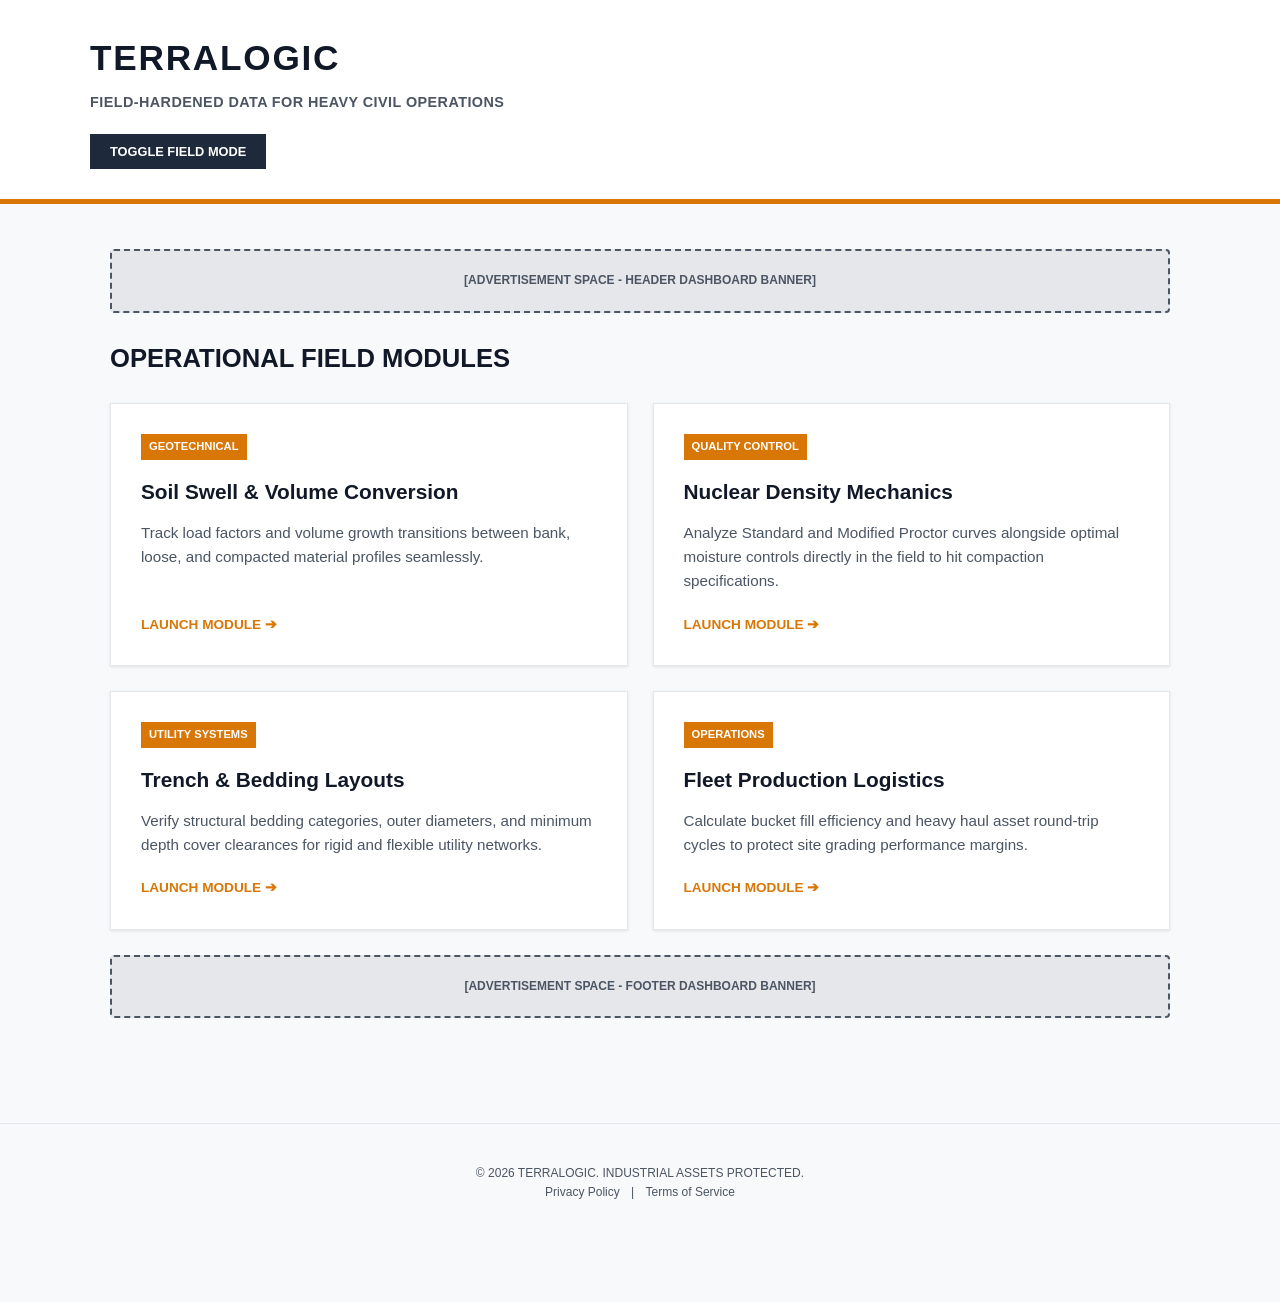
==== index.html @ 3240cff9 "Structured multi-page platform with interactive field calculators" ====
<!DOCTYPE html>
<html lang="en">
<head>
    <meta charset="UTF-8">
    <meta name="viewport" content="width=device-width, initial-scale=1.0">
    <title>TERRALOGIC - Heavy Civil Dashboard</title>
    <link rel="stylesheet" href="css/style.css">
</head>
<body>

    <header>
        <div class="container" style="padding: 0;">
            <h1><a href="index.html">Terralogic</a></h1>
            <p>Field-Hardened Data for Heavy Civil Operations</p>
            <button class="btn-toggle" onclick="toggleFieldMode()">Toggle Field Mode</button>
        </div>
    </header>

    <div class="container">
        <div class="ad-space">[Advertisement Space - Header Dashboard Banner]</div>

        <h2 class="section-title">Operational Field Modules</h2>

        <div class="module-grid">
            <div class="card">
                <div>
                    <div class="badge">Geotechnical</div>
                    <h3>Soil Swell & Volume Conversion</h3>
                    <p>Track load factors and volume growth transitions between bank, loose, and compacted material profiles seamlessly.</p>
                </div>
                <a href="articles/soil-swell.html" class="btn-launch">Launch Module ➔</a>
            </div>

            <div class="card">
                <div>
                    <div class="badge">Quality Control</div>
                    <h3>Nuclear Density Mechanics</h3>
                    <p>Analyze Standard and Modified Proctor curves alongside optimal moisture controls directly in the field to hit compaction specifications.</p>
                </div>
                <a href="articles/density.html" class="btn-launch">Launch Module ➔</a>
            </div>

            <div class="card">
                <div>
                    <div class="badge">Utility Systems</div>
                    <h3>Trench & Bedding Layouts</h3>
                    <p>Verify structural bedding categories, outer diameters, and minimum depth cover clearances for rigid and flexible utility networks.</p>
                </div>
                <a href="articles/utilities.html" class="btn-launch">Launch Module ➔</a>
            </div>

            <div class="card">
                <div>
                    <div class="badge">Operations</div>
                    <h3>Fleet Production Logistics</h3>
                    <p>Calculate bucket fill efficiency and heavy haul asset round-trip cycles to protect site grading performance margins.</p>
                </div>
                <a href="articles/operations.html" class="btn-launch">Launch Module ➔</a>
            </div>
        </div>

        <div class="ad-space">[Advertisement Space - Footer Dashboard Banner]</div>
    </div>

    <footer>
        <p>© 2026 TERRALOGIC. INDUSTRIAL ASSETS PROTECTED.</p>
        <p>
            <a href="legal/privacy.html">Privacy Policy</a> | <a href="legal/terms.html">Terms of Service</a>
        </p>
    </footer>

    <script src="js/main.js"></script>
</body>
</html>
---- css/style.css ----
/* Design Variables */
:root {
    --bg-primary: #f8f9fa;
    --bg-card: #ffffff;
    --text-main: #111827;
    --text-muted: #4b5563;
    --accent-orange: #d97706;
    --accent-orange-hover: #b45309;
    --btn-dark: #1e293b;
    --btn-dark-hover: #0f172a;
    --border-color: #e5e7eb;
    --shadow-sm: 0 1px 3px rgba(0,0,0,0.1);
    --shadow-md: 0 4px 6px -1px rgba(0,0,0,0.1);
}

/* High-Contrast Field Mode Override */
body.field-mode {
    --bg-primary: #000000;
    --bg-card: #121212;
    --text-main: #ffffff;
    --text-muted: #9ca3af;
    --accent-orange: #f59e0b;
    --accent-orange-hover: #fbbf24;
    --btn-dark: #ffffff;
    --btn-dark-hover: #e5e7eb;
    --border-color: #2d3748;
}

* {
    box-sizing: border-box;
    margin: 0;
    padding: 0;
    font-family: -apple-system, BlinkMacSystemFont, "Segoe UI", Roboto, sans-serif;
}

body {
    background-color: var(--bg-primary);
    color: var(--text-main);
    transition: background-color 0.15s, color 0.15s;
    line-height: 1.6;
    padding-bottom: 60px;
}

.container {
    width: 100%;
    max-width: 1100px;
    margin: 0 auto;
    padding: 20px;
}

/* UI - Header Layout */
header {
    background-color: var(--bg-card);
    padding: 30px 20px;
    border-bottom: 5px solid var(--accent-orange);
}

header h1 a {
    color: var(--text-main);
    text-decoration: none;
    font-size: 2.2rem;
    font-weight: 800;
    text-transform: uppercase;
    letter-spacing: 0.05em;
}

header p {
    font-size: 0.9rem;
    font-weight: 700;
    color: var(--text-muted);
    text-transform: uppercase;
    letter-spacing: 0.03em;
    margin: 5px 0 20px 0;
}

.btn-toggle {
    background-color: var(--btn-dark);
    color: var(--bg-card);
    border: none;
    padding: 10px 20px;
    font-size: 0.8rem;
    font-weight: 700;
    text-transform: uppercase;
    cursor: pointer;
}

body.field-mode .btn-toggle {
    color: #000000;
}

/* Monetization Spaces */
.ad-space {
    background-color: var(--border-color);
    color: var(--text-muted);
    text-align: center;
    padding: 20px;
    font-size: 0.75rem;
    font-weight: 700;
    text-transform: uppercase;
    border: 2px dashed var(--text-muted);
    margin: 25px 0;
    border-radius: 4px;
}

.section-title {
    font-size: 1.6rem;
    font-weight: 800;
    text-transform: uppercase;
    margin: 25px 0;
}

/* Responsive Dashboard Grid */
.module-grid {
    display: grid;
    grid-template-columns: 1fr;
    gap: 25px;
}

@media (min-width: 768px) {
    .module-grid {
        grid-template-columns: 1fr 1fr;
    }
}

/* UI Elements - Cards */
.card {
    background-color: var(--bg-card);
    border: 1px solid var(--border-color);
    padding: 30px;
    display: flex;
    flex-direction: column;
    justify-content: space-between;
    box-shadow: var(--shadow-sm);
}

.badge {
    background-color: var(--accent-orange);
    color: #ffffff;
    font-size: 0.7rem;
    font-weight: 700;
    text-transform: uppercase;
    padding: 4px 8px;
    width: fit-content;
    margin-bottom: 15px;
}

.card h3 {
    font-size: 1.3rem;
    margin-bottom: 12px;
}

.card p {
    color: var(--text-muted);
    font-size: 0.95rem;
    margin-bottom: 20px;
}

.btn-launch {
    color: var(--accent-orange);
    text-decoration: none;
    font-size: 0.85rem;
    font-weight: 700;
    text-transform: uppercase;
}

/* Layout for Individual Article Pages */
.article-layout {
    display: grid;
    grid-template-columns: 1fr;
    gap: 30px;
    margin-top: 20px;
}

@media (min-width: 900px) {
    .article-layout {
        grid-template-columns: 2fr 1fr;
    }
}

.article-body h2 {
    margin: 20px 0 10px 0;
    text-transform: uppercase;
    font-size: 1.4rem;
}

.article-body p {
    margin-bottom: 15px;
    color: var(--text-muted);
}

/* Interactive Calculator Elements */
.calc-box {
    background-color: var(--bg-card);
    border: 1px solid var(--border-color);
    padding: 25px;
    border-radius: 4px;
    position: sticky;
    top: 20px;
}

.calc-box h3 {
    text-transform: uppercase;
    font-size: 1.1rem;
    margin-bottom: 15px;
    border-bottom: 2px solid var(--accent-orange);
    padding-bottom: 5px;
}

.calc-group {
    margin-bottom: 15px;
}

.calc-group label {
    display: block;
    font-size: 0.75rem;
    font-weight: 700;
    text-transform: uppercase;
    margin-bottom: 5px;
}

.calc-group input {
    width: 100%;
    padding: 10px;
    border: 1px solid var(--border-color);
    background-color: var(--bg-primary);
    color: var(--text-main);
    font-weight: 600;
}

.calc-btn {
    background-color: var(--accent-orange);
    color: #ffffff;
    border: none;
    padding: 12px;
    width: 100%;
    font-weight: 700;
    text-transform: uppercase;
    cursor: pointer;
}

.calc-result {
    margin-top: 20px;
    padding: 15px;
    background-color: var(--bg-primary);
    border-left: 4px solid var(--accent-orange);
    font-size: 0.95rem;
}

.step-explanation {
    margin-top: 10px;
    font-size: 0.8rem;
    color: var(--text-muted);
    border-top: 1px solid var(--border-color);
    padding-top: 8px;
    font-style: italic;
}

/* Footer Layout */
footer {
    text-align: center;
    padding: 40px 20px;
    font-size: 0.75rem;
    color: var(--text-muted);
    border-top: 1px solid var(--border-color);
    margin-top: 60px;
}

footer a {
    color: var(--text-muted);
    text-decoration: none;
    margin: 0 8px;
}
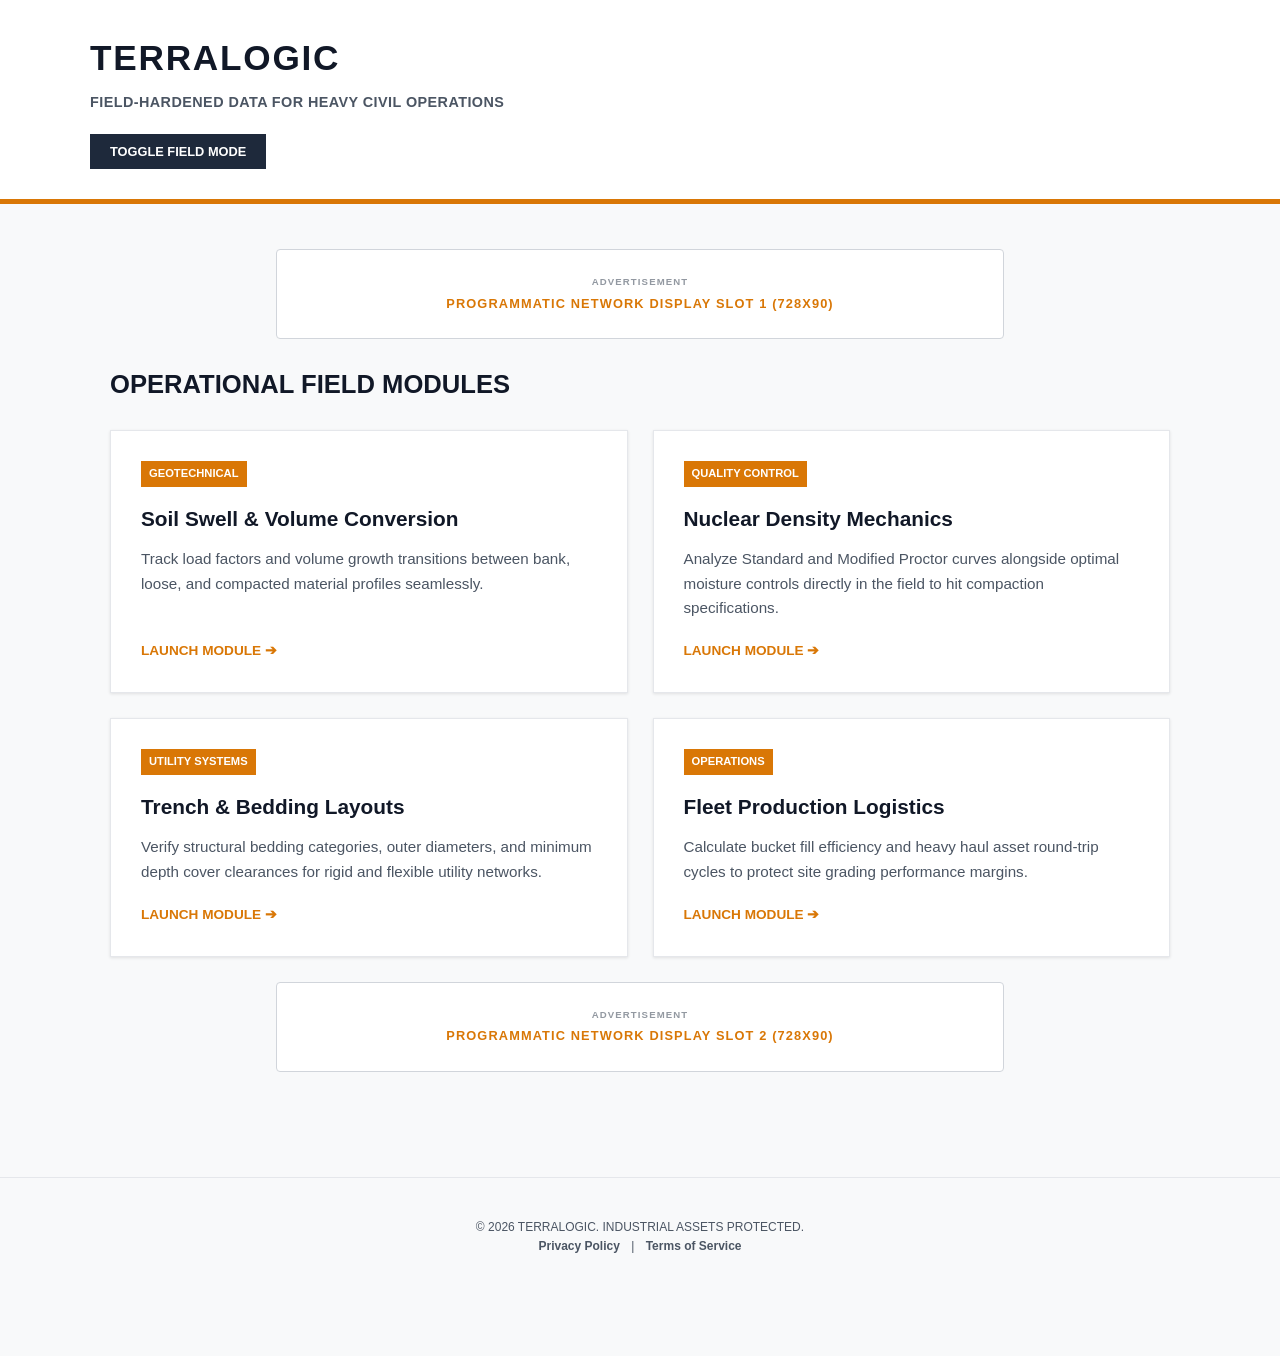
==== commit 900bb946: "forced global style cache busting engine deployment" ====
--- a/index.html
+++ b/index.html
@@ -4,7 +4,7 @@
     <meta charset="UTF-8">
     <meta name="viewport" content="width=device-width, initial-scale=1.0">
     <title>TERRALOGIC - Heavy Civil Dashboard</title>
-    <link rel="stylesheet" href="css/style.css">
+    <link rel="stylesheet" href="css/style.css?v=1.0.1">
 </head>
 <body>
 
@@ -17,7 +17,7 @@
     </header>
 
     <div class="container">
-        <div class="ad-space">[Advertisement Space - Header Dashboard Banner]</div>
+        <div class="ad-space">Loading Advertising Banner...</div>
 
         <h2 class="section-title">Operational Field Modules</h2>
 
@@ -59,7 +59,7 @@
             </div>
         </div>
 
-        <div class="ad-space">[Advertisement Space - Footer Dashboard Banner]</div>
+        <div class="ad-space">Loading Advertising Banner...</div>
     </div>
 
     <footer>
@@ -69,6 +69,6 @@
         </p>
     </footer>
 
-    <script src="js/main.js"></script>
+    <script src="js/main.js?v=1.0.1"></script>
 </body>
 </html>
--- a/css/style.css
+++ b/css/style.css
@@ -1,4 +1,4 @@
-/* Design Variables */
+/* Design System Variables */
 :root {
     --bg-primary: #f8f9fa;
     --bg-card: #ffffff;
@@ -10,7 +10,11 @@
     --btn-dark-hover: #0f172a;
     --border-color: #e5e7eb;
     --shadow-sm: 0 1px 3px rgba(0,0,0,0.1);
-    --shadow-md: 0 4px 6px -1px rgba(0,0,0,0.1);
+    
+    /* Ad Monetization Colors */
+    --ad-bg: #f3f4f6;
+    --ad-border: #d1d5db;
+    --ad-text: #9ca3af;
 }
 
 /* High-Contrast Field Mode Override */
@@ -24,6 +28,11 @@
     --btn-dark: #ffffff;
     --btn-dark-hover: #e5e7eb;
     --border-color: #2d3748;
+    
+    /* Field Mode Ad Coloring */
+    --ad-bg: #1f2937;
+    --ad-border: #374151;
+    --ad-text: #6b7280;
 }
 
 * {
@@ -48,7 +57,7 @@
     padding: 20px;
 }
 
-/* UI - Header Layout */
+/* Header Layout */
 header {
     background-color: var(--bg-card);
     padding: 30px 20px;
@@ -88,18 +97,39 @@
     color: #000000;
 }
 
-/* Monetization Spaces */
+/* Monetization Spaces (Engineered for Standard Ad Banner Ratios) */
 .ad-space {
-    background-color: var(--border-color);
-    color: var(--text-muted);
+    background-color: var(--ad-bg);
+    color: var(--ad-text);
     text-align: center;
-    padding: 20px;
-    font-size: 0.75rem;
-    font-weight: 700;
-    text-transform: uppercase;
-    border: 2px dashed var(--text-muted);
-    margin: 25px 0;
+    font-size: 0.70rem;
+    font-weight: 700;
+    text-transform: uppercase;
+    letter-spacing: 0.1em;
+    border: 1px solid var(--ad-border);
+    margin: 25px auto;
     border-radius: 4px;
+    display: flex;
+    flex-direction: column;
+    align-items: center;
+    justify-content: center;
+    overflow: hidden;
+    transition: background-color 0.15s, border-color 0.15s;
+    width: 100%;
+    min-height: 90px;
+}
+
+.ad-space-loaded {
+    border-style: solid;
+    background-color: var(--bg-card);
+}
+
+.ad-label {
+    font-size: 0.6rem;
+    color: var(--text-muted);
+    opacity: 0.6;
+    margin-bottom: 4px;
+    text-transform: uppercase;
 }
 
 .section-title {
@@ -188,14 +218,35 @@
     color: var(--text-muted);
 }
 
+.article-body h3 {
+    margin: 20px 0 10px 0;
+    text-transform: uppercase;
+    font-size: 1.1rem;
+}
+
+.article-body ul {
+    margin-bottom: 20px;
+    padding-left: 20px;
+    color: var(--text-muted);
+}
+
+.article-body li {
+    margin-bottom: 8px;
+}
+
 /* Interactive Calculator Elements */
 .calc-box {
     background-color: var(--bg-card);
     border: 1px solid var(--border-color);
     padding: 25px;
     border-radius: 4px;
-    position: sticky;
-    top: 20px;
+}
+
+@media (min-width: 900px) {
+    .calc-box {
+        position: sticky;
+        top: 20px;
+    }
 }
 
 .calc-box h3 {
@@ -220,22 +271,29 @@
 
 .calc-group input {
     width: 100%;
-    padding: 10px;
+    padding: 12px;
     border: 1px solid var(--border-color);
     background-color: var(--bg-primary);
     color: var(--text-main);
     font-weight: 600;
+    font-size: 1rem;
 }
 
 .calc-btn {
     background-color: var(--accent-orange);
     color: #ffffff;
     border: none;
-    padding: 12px;
+    padding: 14px;
     width: 100%;
     font-weight: 700;
     text-transform: uppercase;
     cursor: pointer;
+    font-size: 0.9rem;
+    letter-spacing: 0.05em;
+}
+
+.calc-btn:hover {
+    background-color: var(--accent-orange-hover);
 }
 
 .calc-result {
@@ -244,10 +302,11 @@
     background-color: var(--bg-primary);
     border-left: 4px solid var(--accent-orange);
     font-size: 0.95rem;
+    line-height: 1.5;
 }
 
 .step-explanation {
-    margin-top: 10px;
+    margin-top: 12px;
     font-size: 0.8rem;
     color: var(--text-muted);
     border-top: 1px solid var(--border-color);
@@ -269,4 +328,9 @@
     color: var(--text-muted);
     text-decoration: none;
     margin: 0 8px;
+    font-weight: 600;
+}
+
+footer a:hover {
+    color: var(--accent-orange);
 }
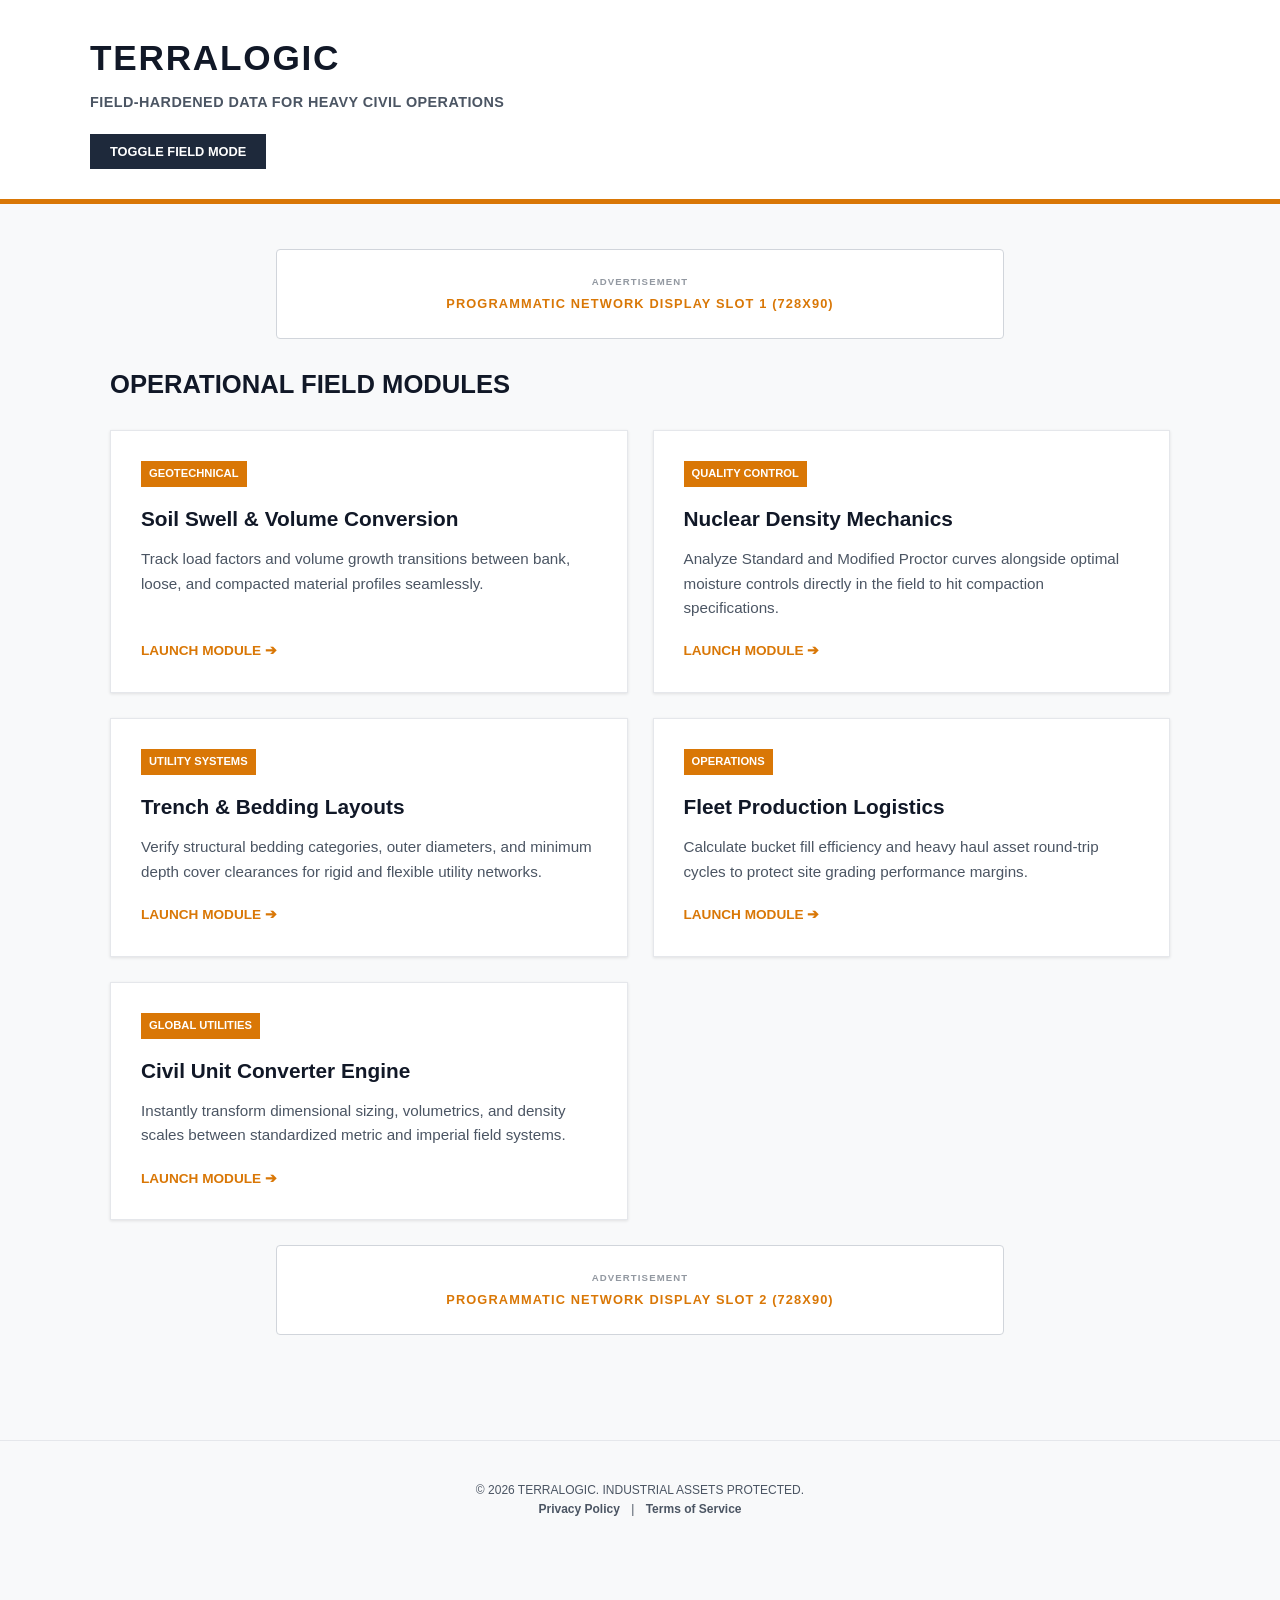
==== commit a9d2ce4d: "added global civil unit converter engine and mapped core dashboard navigation" ====
--- a/index.html
+++ b/index.html
@@ -3,7 +3,24 @@
 <head>
     <meta charset="UTF-8">
     <meta name="viewport" content="width=device-width, initial-scale=1.0">
-    <title>TERRALOGIC - Heavy Civil Dashboard</title>
+    
+    <title>TERRALOGIC - Heavy Civil Engineering & Earthwork Calculators</title>
+    <meta name="description" content="Field-hardened civil engineering calculators for quick on-site structural estimations. Calculate soil swell balances, nuclear density passes, trench yields, and fleet logistics.">
+    <meta name="keywords" content="civil engineering, soil swell, proctor density, trench excavation, fleet production, earthwork calculators">
+    <meta name="robots" content="index, follow">
+
+    <meta property="og:type" content="website">
+    <meta property="og:url" content="https://grimeyykea.github.io/">
+    <meta property="og:title" content="TERRALOGIC - Heavy Civil Field Dashboard">
+    <meta property="og:description" content="Instant, client-side calculator suites designed specifically for active heavy civil construction project sites.">
+    <meta property="og:image" content="https://grimeyykea.github.io/assets/og-dashboard-preview.jpg">
+
+    <meta property="twitter:card" content="summary_large_image">
+    <meta property="twitter:url" content="https://grimeyykea.github.io/">
+    <meta property="twitter:title" content="TERRALOGIC - Heavy Civil Field Dashboard">
+    <meta property="twitter:description" content="Instant, client-side calculator suites designed specifically for active heavy civil construction project sites.">
+    <meta property="twitter:image" content="https://grimeyykea.github.io/assets/og-dashboard-preview.jpg">
+
     <link rel="stylesheet" href="css/style.css?v=1.0.1">
 </head>
 <body>
@@ -57,6 +74,15 @@
                 </div>
                 <a href="articles/operations.html" class="btn-launch">Launch Module ➔</a>
             </div>
+
+            <div class="card">
+                <div>
+                    <div class="badge">Global Utilities</div>
+                    <h3>Civil Unit Converter Engine</h3>
+                    <p>Instantly transform dimensional sizing, volumetrics, and density scales between standardized metric and imperial field systems.</p>
+                </div>
+                <a href="articles/converter.html" class="btn-launch">Launch Module ➔</a>
+            </div>
         </div>
 
         <div class="ad-space">Loading Advertising Banner...</div>
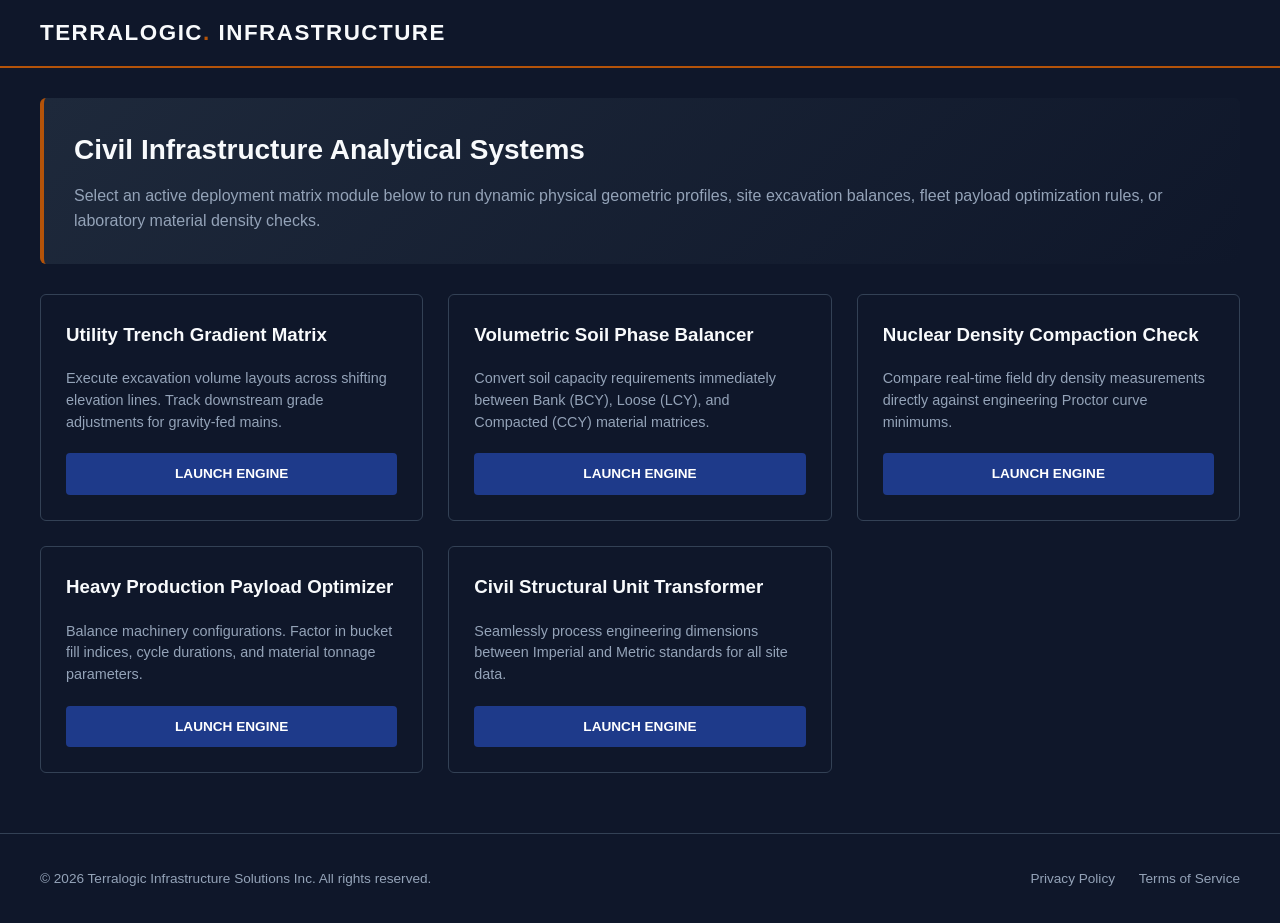
==== commit 9004bece: "completed platform wide infrastructure overhaul: unified styling across index, legal, and article mo" ====
--- a/index.html
+++ b/index.html
@@ -3,98 +3,94 @@
 <head>
     <meta charset="UTF-8">
     <meta name="viewport" content="width=device-width, initial-scale=1.0">
-    
-    <title>TERRALOGIC - Heavy Civil Engineering & Earthwork Calculators</title>
-    <meta name="description" content="Field-hardened civil engineering calculators for quick on-site structural estimations. Calculate soil swell balances, nuclear density passes, trench yields, and fleet logistics.">
-    <meta name="keywords" content="civil engineering, soil swell, proctor density, trench excavation, fleet production, earthwork calculators">
-    <meta name="robots" content="index, follow">
-
-    <meta property="og:type" content="website">
-    <meta property="og:url" content="https://grimeyykea.github.io/">
-    <meta property="og:title" content="TERRALOGIC - Heavy Civil Field Dashboard">
-    <meta property="og:description" content="Instant, client-side calculator suites designed specifically for active heavy civil construction project sites.">
-    <meta property="og:image" content="https://grimeyykea.github.io/assets/og-dashboard-preview.jpg">
-
-    <meta property="twitter:card" content="summary_large_image">
-    <meta property="twitter:url" content="https://grimeyykea.github.io/">
-    <meta property="twitter:title" content="TERRALOGIC - Heavy Civil Field Dashboard">
-    <meta property="twitter:description" content="Instant, client-side calculator suites designed specifically for active heavy civil construction project sites.">
-    <meta property="twitter:image" content="https://grimeyykea.github.io/assets/og-dashboard-preview.jpg">
-
+    <title>Terralogic Infrastructure Solutions | Global Field Dashboard</title>
+    <meta name="description" content="Central execution control deck for heavy civil field operations, earthwork volumetrics, and linear site utility structural calculations.">
     <link rel="stylesheet" href="css/style.css?v=1.0.1">
+    <style>
+        :root {
+            --corp-blue: #1e3a8a;
+            --corp-gold: #b45309;
+            --panel-dark: #1e293b;
+            --border-light: #334155;
+        }
+        body { background-color: #0f172a; color: #f8fafc; font-family: sans-serif; margin: 0; }
+        .corp-navbar { background-color: #0f172a; border-bottom: 2px solid var(--corp-gold); padding: 15px 0; }
+        .corp-nav-container { display: flex; justify-content: space-between; align-items: center; max-width: 1200px; margin: 0 auto; padding: 0 20px; }
+        .corp-brand { font-weight: 800; text-transform: uppercase; letter-spacing: 1.5px; color: #f8fafc; text-decoration: none; font-size: 1.4rem; }
+        .corp-brand span { color: var(--corp-gold); }
+        .dashboard-header { background: linear-gradient(135deg, #1e293b 0%, #0f172a 100%); border-left: 4px solid var(--corp-gold); padding: 30px; border-radius: 6px; margin: 30px 0; }
+        .dashboard-grid { display: grid; grid-template-columns: repeat(auto-fit, minmax(300px, 1fr)); gap: 25px; margin-bottom: 40px; }
+        .tool-card { background-color: #0f172a; border: 1px solid var(--border-light); border-radius: 6px; padding: 25px; display: flex; flex-direction: column; justify-content: space-between; }
+        .tool-card h3 { margin-top: 0; color: #f8fafc; }
+        .tool-card p { color: #94a3b8; font-size: 0.9rem; line-height: 1.5; margin-bottom: 20px; }
+        .btn-launch { background-color: var(--corp-blue); color: #ffffff; padding: 10px 18px; border-radius: 4px; text-decoration: none; font-size: 0.85rem; font-weight: 700; text-transform: uppercase; text-align: center; }
+        footer { background-color: #0f172a; color: #94a3b8; padding: 20px 0; font-size: 0.85rem; border-top: 1px solid var(--border-light); margin-top: 60px; }
+        .footer-container { max-width: 1200px; margin: 0 auto; padding: 0 20px; display: flex; justify-content: space-between; align-items: center; flex-wrap: wrap; gap: 10px; }
+        .footer-links a { color: #94a3b8; text-decoration: none; margin-left: 20px; }
+        .footer-links a:hover { text-decoration: underline; color: #ffffff; }
+    </style>
 </head>
 <body>
 
-    <header>
-        <div class="container" style="padding: 0;">
-            <h1><a href="index.html">Terralogic</a></h1>
-            <p>Field-Hardened Data for Heavy Civil Operations</p>
-            <button class="btn-toggle" onclick="toggleFieldMode()">Toggle Field Mode</button>
+    <nav class="corp-navbar">
+        <div class="corp-nav-container">
+            <a href="index.html" class="corp-brand">Terralogic<span>.</span> Infrastructure</a>
         </div>
-    </header>
+    </nav>
 
-    <div class="container">
-        <div class="ad-space">Loading Advertising Banner...</div>
+    <div class="container" style="max-width: 1200px; margin: 0 auto; padding: 0 20px;">
+        <div class="dashboard-header">
+            <h1 style="margin: 0 0 10px 0; font-size: 1.75rem;">Civil Infrastructure Analytical Systems</h1>
+            <p style="margin: 0; color: #94a3b8; font-size: 1rem; line-height: 1.6;">Select an active deployment matrix module below to run dynamic physical geometric profiles, site excavation balances, fleet payload optimization rules, or laboratory material density checks.</p>
+        </div>
 
-        <h2 class="section-title">Operational Field Modules</h2>
-
-        <div class="module-grid">
-            <div class="card">
+        <div class="dashboard-grid">
+            <div class="tool-card">
                 <div>
-                    <div class="badge">Geotechnical</div>
-                    <h3>Soil Swell & Volume Conversion</h3>
-                    <p>Track load factors and volume growth transitions between bank, loose, and compacted material profiles seamlessly.</p>
+                    <h3>Utility Trench Gradient Matrix</h3>
+                    <p>Execute excavation volume layouts across shifting elevation lines. Track downstream grade adjustments for gravity-fed mains.</p>
                 </div>
-                <a href="articles/soil-swell.html" class="btn-launch">Launch Module ➔</a>
+                <a href="articles/utilities.html" class="btn-launch">Launch Engine</a>
             </div>
-
-            <div class="card">
+            <div class="tool-card">
                 <div>
-                    <div class="badge">Quality Control</div>
-                    <h3>Nuclear Density Mechanics</h3>
-                    <p>Analyze Standard and Modified Proctor curves alongside optimal moisture controls directly in the field to hit compaction specifications.</p>
+                    <h3>Volumetric Soil Phase Balancer</h3>
+                    <p>Convert soil capacity requirements immediately between Bank (BCY), Loose (LCY), and Compacted (CCY) material matrices.</p>
                 </div>
-                <a href="articles/density.html" class="btn-launch">Launch Module ➔</a>
+                <a href="articles/soil-swell.html" class="btn-launch">Launch Engine</a>
             </div>
-
-            <div class="card">
+            <div class="tool-card">
                 <div>
-                    <div class="badge">Utility Systems</div>
-                    <h3>Trench & Bedding Layouts</h3>
-                    <p>Verify structural bedding categories, outer diameters, and minimum depth cover clearances for rigid and flexible utility networks.</p>
+                    <h3>Nuclear Density Compaction Check</h3>
+                    <p>Compare real-time field dry density measurements directly against engineering Proctor curve minimums.</p>
                 </div>
-                <a href="articles/utilities.html" class="btn-launch">Launch Module ➔</a>
+                <a href="articles/density.html" class="btn-launch">Launch Engine</a>
             </div>
-
-            <div class="card">
+            <div class="tool-card">
                 <div>
-                    <div class="badge">Operations</div>
-                    <h3>Fleet Production Logistics</h3>
-                    <p>Calculate bucket fill efficiency and heavy haul asset round-trip cycles to protect site grading performance margins.</p>
+                    <h3>Heavy Production Payload Optimizer</h3>
+                    <p>Balance machinery configurations. Factor in bucket fill indices, cycle durations, and material tonnage parameters.</p>
                 </div>
-                <a href="articles/operations.html" class="btn-launch">Launch Module ➔</a>
+                <a href="articles/operations.html" class="btn-launch">Launch Engine</a>
             </div>
-
-            <div class="card">
+            <div class="tool-card">
                 <div>
-                    <div class="badge">Global Utilities</div>
-                    <h3>Civil Unit Converter Engine</h3>
-                    <p>Instantly transform dimensional sizing, volumetrics, and density scales between standardized metric and imperial field systems.</p>
+                    <h3>Civil Structural Unit Transformer</h3>
+                    <p>Seamlessly process engineering dimensions between Imperial and Metric standards for all site data.</p>
                 </div>
-                <a href="articles/converter.html" class="btn-launch">Launch Module ➔</a>
+                <a href="articles/converter.html" class="btn-launch">Launch Engine</a>
             </div>
         </div>
-
-        <div class="ad-space">Loading Advertising Banner...</div>
     </div>
 
     <footer>
-        <p>© 2026 TERRALOGIC. INDUSTRIAL ASSETS PROTECTED.</p>
-        <p>
-            <a href="legal/privacy.html">Privacy Policy</a> | <a href="legal/terms.html">Terms of Service</a>
-        </p>
+        <div class="footer-container">
+            <p>&copy; 2026 Terralogic Infrastructure Solutions Inc. All rights reserved.</p>
+            <div class="footer-links">
+                <a href="legal/privacy.html">Privacy Policy</a>
+                <a href="legal/terms.html">Terms of Service</a>
+            </div>
+        </div>
     </footer>
-
-    <script src="js/main.js?v=1.0.1"></script>
 </body>
 </html>
--- a/css/style.css
+++ b/css/style.css
@@ -1,336 +1,84 @@
-/* Design System Variables */
+/* Terralogic Infrastructure Solutions - Global Stylesheet */
 :root {
-    --bg-primary: #f8f9fa;
-    --bg-card: #ffffff;
-    --text-main: #111827;
-    --text-muted: #4b5563;
-    --accent-orange: #d97706;
-    --accent-orange-hover: #b45309;
-    --btn-dark: #1e293b;
-    --btn-dark-hover: #0f172a;
-    --border-color: #e5e7eb;
-    --shadow-sm: 0 1px 3px rgba(0,0,0,0.1);
-    
-    /* Ad Monetization Colors */
-    --ad-bg: #f3f4f6;
-    --ad-border: #d1d5db;
-    --ad-text: #9ca3af;
-}
-
-/* High-Contrast Field Mode Override */
-body.field-mode {
-    --bg-primary: #000000;
-    --bg-card: #121212;
-    --text-main: #ffffff;
-    --text-muted: #9ca3af;
-    --accent-orange: #f59e0b;
-    --accent-orange-hover: #fbbf24;
-    --btn-dark: #ffffff;
-    --btn-dark-hover: #e5e7eb;
-    --border-color: #2d3748;
-    
-    /* Field Mode Ad Coloring */
-    --ad-bg: #1f2937;
-    --ad-border: #374151;
-    --ad-text: #6b7280;
-}
-
-* {
-    box-sizing: border-box;
-    margin: 0;
-    padding: 0;
-    font-family: -apple-system, BlinkMacSystemFont, "Segoe UI", Roboto, sans-serif;
+    --corp-blue: #1e3a8a;
+    --corp-gold: #b45309;
+    --bg-dark: #0f172a;
+    --panel-dark: #1e293b;
+    --text-main: #f8fafc;
+    --text-muted: #94a3b8;
+    --border-light: #334155;
 }
 
 body {
-    background-color: var(--bg-primary);
+    background-color: var(--bg-dark);
     color: var(--text-main);
-    transition: background-color 0.15s, color 0.15s;
+    font-family: 'Segoe UI', Roboto, Helvetica, Arial, sans-serif;
+    margin: 0;
     line-height: 1.6;
-    padding-bottom: 60px;
 }
 
-.container {
-    width: 100%;
-    max-width: 1100px;
-    margin: 0 auto;
-    padding: 20px;
+/* Layout Structures */
+.container { max-width: 1200px; margin: 0 auto; padding: 20px; }
+
+.article-layout {
+    display: grid;
+    grid-template-columns: 1fr 380px;
+    gap: 40px;
+    margin-top: 30px;
 }
 
-/* Header Layout */
-header {
-    background-color: var(--bg-card);
-    padding: 30px 20px;
-    border-bottom: 5px solid var(--accent-orange);
+/* UI Components */
+.calc-box {
+    background-color: var(--panel-dark);
+    border: 1px solid var(--border-light);
+    border-radius: 6px;
+    padding: 25px;
+    position: relative;
+    z-index: 2;
 }
 
-header h1 a {
-    color: var(--text-main);
-    text-decoration: none;
-    font-size: 2.2rem;
-    font-weight: 800;
-    text-transform: uppercase;
-    letter-spacing: 0.05em;
-}
-
-header p {
-    font-size: 0.9rem;
-    font-weight: 700;
-    color: var(--text-muted);
-    text-transform: uppercase;
-    letter-spacing: 0.03em;
-    margin: 5px 0 20px 0;
-}
-
-.btn-toggle {
-    background-color: var(--btn-dark);
-    color: var(--bg-card);
-    border: none;
-    padding: 10px 20px;
-    font-size: 0.8rem;
-    font-weight: 700;
-    text-transform: uppercase;
-    cursor: pointer;
-}
-
-body.field-mode .btn-toggle {
-    color: #000000;
-}
-
-/* Monetization Spaces (Engineered for Standard Ad Banner Ratios) */
-.ad-space {
-    background-color: var(--ad-bg);
-    color: var(--ad-text);
-    text-align: center;
-    font-size: 0.70rem;
-    font-weight: 700;
-    text-transform: uppercase;
-    letter-spacing: 0.1em;
-    border: 1px solid var(--ad-border);
-    margin: 25px auto;
-    border-radius: 4px;
-    display: flex;
-    flex-direction: column;
-    align-items: center;
-    justify-content: center;
-    overflow: hidden;
-    transition: background-color 0.15s, border-color 0.15s;
-    width: 100%;
-    min-height: 90px;
-}
-
-.ad-space-loaded {
-    border-style: solid;
-    background-color: var(--bg-card);
-}
-
-.ad-label {
-    font-size: 0.6rem;
-    color: var(--text-muted);
-    opacity: 0.6;
-    margin-bottom: 4px;
-    text-transform: uppercase;
-}
-
-.section-title {
-    font-size: 1.6rem;
-    font-weight: 800;
-    text-transform: uppercase;
-    margin: 25px 0;
-}
-
-/* Responsive Dashboard Grid */
-.module-grid {
-    display: grid;
-    grid-template-columns: 1fr;
-    gap: 25px;
-}
-
-@media (min-width: 768px) {
-    .module-grid {
-        grid-template-columns: 1fr 1fr;
-    }
-}
-
-/* UI Elements - Cards */
-.card {
-    background-color: var(--bg-card);
-    border: 1px solid var(--border-color);
-    padding: 30px;
-    display: flex;
-    flex-direction: column;
-    justify-content: space-between;
-    box-shadow: var(--shadow-sm);
-}
-
-.badge {
-    background-color: var(--accent-orange);
-    color: #ffffff;
-    font-size: 0.7rem;
-    font-weight: 700;
-    text-transform: uppercase;
-    padding: 4px 8px;
-    width: fit-content;
-    margin-bottom: 15px;
-}
-
-.card h3 {
-    font-size: 1.3rem;
-    margin-bottom: 12px;
-}
-
-.card p {
-    color: var(--text-muted);
-    font-size: 0.95rem;
-    margin-bottom: 20px;
-}
-
-.btn-launch {
-    color: var(--accent-orange);
-    text-decoration: none;
-    font-size: 0.85rem;
-    font-weight: 700;
-    text-transform: uppercase;
-}
-
-/* Layout for Individual Article Pages */
-.article-layout {
-    display: grid;
-    grid-template-columns: 1fr;
-    gap: 30px;
-    margin-top: 20px;
-}
-
-@media (min-width: 900px) {
-    .article-layout {
-        grid-template-columns: 2fr 1fr;
-    }
-}
-
-.article-body h2 {
-    margin: 20px 0 10px 0;
-    text-transform: uppercase;
-    font-size: 1.4rem;
-}
-
-.article-body p {
-    margin-bottom: 15px;
-    color: var(--text-muted);
-}
-
-.article-body h3 {
-    margin: 20px 0 10px 0;
-    text-transform: uppercase;
-    font-size: 1.1rem;
-}
-
-.article-body ul {
-    margin-bottom: 20px;
-    padding-left: 20px;
-    color: var(--text-muted);
-}
-
-.article-body li {
-    margin-bottom: 8px;
-}
-
-/* Interactive Calculator Elements */
-.calc-box {
-    background-color: var(--bg-card);
-    border: 1px solid var(--border-color);
-    padding: 25px;
-    border-radius: 4px;
-}
-
-@media (min-width: 900px) {
-    .calc-box {
-        position: sticky;
-        top: 20px;
-    }
-}
-
-.calc-box h3 {
-    text-transform: uppercase;
-    font-size: 1.1rem;
-    margin-bottom: 15px;
-    border-bottom: 2px solid var(--accent-orange);
-    padding-bottom: 5px;
-}
-
-.calc-group {
-    margin-bottom: 15px;
-}
-
-.calc-group label {
-    display: block;
-    font-size: 0.75rem;
-    font-weight: 700;
-    text-transform: uppercase;
-    margin-bottom: 5px;
-}
-
+.calc-group { margin-bottom: 15px; }
+.calc-group label { display: block; font-size: 0.85rem; color: var(--text-muted); margin-bottom: 5px; }
 .calc-group input {
     width: 100%;
-    padding: 12px;
-    border: 1px solid var(--border-color);
-    background-color: var(--bg-primary);
-    color: var(--text-main);
-    font-weight: 600;
-    font-size: 1rem;
+    padding: 10px;
+    background: var(--bg-dark);
+    border: 1px solid var(--border-light);
+    color: white;
+    border-radius: 4px;
+    box-sizing: border-box;
 }
 
 .calc-btn {
-    background-color: var(--accent-orange);
-    color: #ffffff;
+    width: 100%;
+    background-color: var(--corp-gold);
+    color: white;
     border: none;
-    padding: 14px;
-    width: 100%;
-    font-weight: 700;
-    text-transform: uppercase;
+    padding: 12px;
+    border-radius: 4px;
+    font-weight: bold;
     cursor: pointer;
-    font-size: 0.9rem;
-    letter-spacing: 0.05em;
-}
-
-.calc-btn:hover {
-    background-color: var(--accent-orange-hover);
 }
 
 .calc-result {
     margin-top: 20px;
     padding: 15px;
-    background-color: var(--bg-primary);
-    border-left: 4px solid var(--accent-orange);
-    font-size: 0.95rem;
-    line-height: 1.5;
+    background: rgba(0,0,0,0.2);
+    border-left: 3px solid var(--corp-gold);
+    font-size: 0.9rem;
 }
 
-.step-explanation {
-    margin-top: 12px;
-    font-size: 0.8rem;
-    color: var(--text-muted);
-    border-top: 1px solid var(--border-color);
-    padding-top: 8px;
-    font-style: italic;
+/* Responsive */
+@media (max-width: 900px) {
+    .article-layout { grid-template-columns: 1fr; }
 }
 
-/* Footer Layout */
-footer {
-    text-align: center;
-    padding: 40px 20px;
-    font-size: 0.75rem;
-    color: var(--text-muted);
-    border-top: 1px solid var(--border-color);
-    margin-top: 60px;
+/* Fix for Calculator/Chart Overlap */
+.article-layout > div {
+    position: relative;
+    z-index: 1;
 }
-
-footer a {
-    color: var(--text-muted);
-    text-decoration: none;
-    margin: 0 8px;
-    font-weight: 600;
-}
-
-footer a:hover {
-    color: var(--accent-orange);
+.calc-box, .chart-panel {
+    position: relative;
+    z-index: 2;
 }
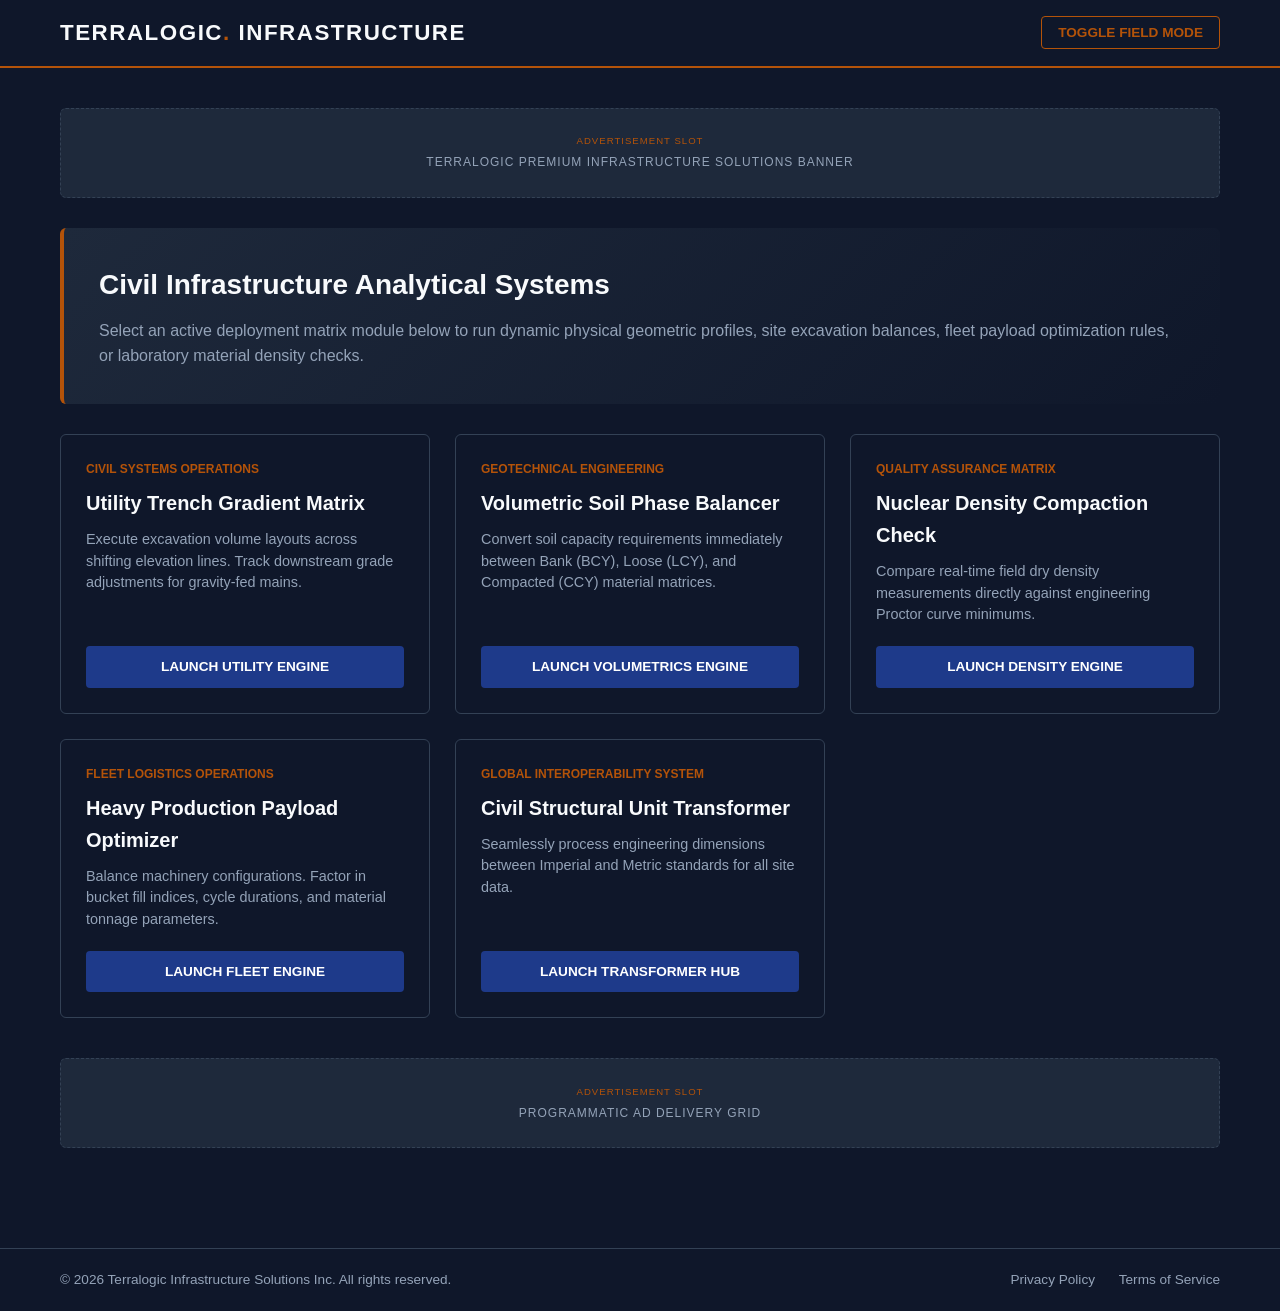
==== commit 4eafb36f: "integrated universal high fidelity styling, field mode, ad panels, and canvas overlap layout constra" ====
--- a/index.html
+++ b/index.html
@@ -6,80 +6,79 @@
     <title>Terralogic Infrastructure Solutions | Global Field Dashboard</title>
     <meta name="description" content="Central execution control deck for heavy civil field operations, earthwork volumetrics, and linear site utility structural calculations.">
     <link rel="stylesheet" href="css/style.css?v=1.0.1">
-    <style>
-        :root {
-            --corp-blue: #1e3a8a;
-            --corp-gold: #b45309;
-            --panel-dark: #1e293b;
-            --border-light: #334155;
-        }
-        body { background-color: #0f172a; color: #f8fafc; font-family: sans-serif; margin: 0; }
-        .corp-navbar { background-color: #0f172a; border-bottom: 2px solid var(--corp-gold); padding: 15px 0; }
-        .corp-nav-container { display: flex; justify-content: space-between; align-items: center; max-width: 1200px; margin: 0 auto; padding: 0 20px; }
-        .corp-brand { font-weight: 800; text-transform: uppercase; letter-spacing: 1.5px; color: #f8fafc; text-decoration: none; font-size: 1.4rem; }
-        .corp-brand span { color: var(--corp-gold); }
-        .dashboard-header { background: linear-gradient(135deg, #1e293b 0%, #0f172a 100%); border-left: 4px solid var(--corp-gold); padding: 30px; border-radius: 6px; margin: 30px 0; }
-        .dashboard-grid { display: grid; grid-template-columns: repeat(auto-fit, minmax(300px, 1fr)); gap: 25px; margin-bottom: 40px; }
-        .tool-card { background-color: #0f172a; border: 1px solid var(--border-light); border-radius: 6px; padding: 25px; display: flex; flex-direction: column; justify-content: space-between; }
-        .tool-card h3 { margin-top: 0; color: #f8fafc; }
-        .tool-card p { color: #94a3b8; font-size: 0.9rem; line-height: 1.5; margin-bottom: 20px; }
-        .btn-launch { background-color: var(--corp-blue); color: #ffffff; padding: 10px 18px; border-radius: 4px; text-decoration: none; font-size: 0.85rem; font-weight: 700; text-transform: uppercase; text-align: center; }
-        footer { background-color: #0f172a; color: #94a3b8; padding: 20px 0; font-size: 0.85rem; border-top: 1px solid var(--border-light); margin-top: 60px; }
-        .footer-container { max-width: 1200px; margin: 0 auto; padding: 0 20px; display: flex; justify-content: space-between; align-items: center; flex-wrap: wrap; gap: 10px; }
-        .footer-links a { color: #94a3b8; text-decoration: none; margin-left: 20px; }
-        .footer-links a:hover { text-decoration: underline; color: #ffffff; }
-    </style>
 </head>
 <body>
 
     <nav class="corp-navbar">
         <div class="corp-nav-container">
             <a href="index.html" class="corp-brand">Terralogic<span>.</span> Infrastructure</a>
+            <div class="nav-actions">
+                <button class="field-mode-toggle" onclick="toggleFieldMode()">Toggle Field Mode</button>
+            </div>
         </div>
     </nav>
 
-    <div class="container" style="max-width: 1200px; margin: 0 auto; padding: 0 20px;">
+    <div class="container">
+        <div class="ad-container">
+            <span class="ad-label">Advertisement Slot</span>
+            <span>Terralogic Premium Infrastructure Solutions Banner</span>
+        </div>
+
         <div class="dashboard-header">
-            <h1 style="margin: 0 0 10px 0; font-size: 1.75rem;">Civil Infrastructure Analytical Systems</h1>
+            <h1 style="margin: 0 0 10px 0; color: #f8fafc; font-size: 1.75rem;">Civil Infrastructure Analytical Systems</h1>
             <p style="margin: 0; color: #94a3b8; font-size: 1rem; line-height: 1.6;">Select an active deployment matrix module below to run dynamic physical geometric profiles, site excavation balances, fleet payload optimization rules, or laboratory material density checks.</p>
         </div>
 
         <div class="dashboard-grid">
             <div class="tool-card">
                 <div>
+                    <div style="color: var(--corp-gold); font-size: 0.75rem; font-weight: 700; text-transform: uppercase; margin-bottom: 8px;">Civil Systems Operations</div>
                     <h3>Utility Trench Gradient Matrix</h3>
                     <p>Execute excavation volume layouts across shifting elevation lines. Track downstream grade adjustments for gravity-fed mains.</p>
                 </div>
-                <a href="articles/utilities.html" class="btn-launch">Launch Engine</a>
+                <a href="articles/utilities.html" class="btn-launch">Launch Utility Engine</a>
             </div>
+
             <div class="tool-card">
                 <div>
+                    <div style="color: var(--corp-gold); font-size: 0.75rem; font-weight: 700; text-transform: uppercase; margin-bottom: 8px;">Geotechnical Engineering</div>
                     <h3>Volumetric Soil Phase Balancer</h3>
                     <p>Convert soil capacity requirements immediately between Bank (BCY), Loose (LCY), and Compacted (CCY) material matrices.</p>
                 </div>
-                <a href="articles/soil-swell.html" class="btn-launch">Launch Engine</a>
+                <a href="articles/soil-swell.html" class="btn-launch">Launch Volumetrics Engine</a>
             </div>
+
             <div class="tool-card">
                 <div>
+                    <div style="color: var(--corp-gold); font-size: 0.75rem; font-weight: 700; text-transform: uppercase; margin-bottom: 8px;">Quality Assurance Matrix</div>
                     <h3>Nuclear Density Compaction Check</h3>
                     <p>Compare real-time field dry density measurements directly against engineering Proctor curve minimums.</p>
                 </div>
-                <a href="articles/density.html" class="btn-launch">Launch Engine</a>
+                <a href="articles/density.html" class="btn-launch">Launch Density Engine</a>
             </div>
+
             <div class="tool-card">
                 <div>
+                    <div style="color: var(--corp-gold); font-size: 0.75rem; font-weight: 700; text-transform: uppercase; margin-bottom: 8px;">Fleet Logistics Operations</div>
                     <h3>Heavy Production Payload Optimizer</h3>
                     <p>Balance machinery configurations. Factor in bucket fill indices, cycle durations, and material tonnage parameters.</p>
                 </div>
-                <a href="articles/operations.html" class="btn-launch">Launch Engine</a>
+                <a href="articles/operations.html" class="btn-launch">Launch Fleet Engine</a>
             </div>
+
             <div class="tool-card">
                 <div>
+                    <div style="color: var(--corp-gold); font-size: 0.75rem; font-weight: 700; text-transform: uppercase; margin-bottom: 8px;">Global Interoperability System</div>
                     <h3>Civil Structural Unit Transformer</h3>
                     <p>Seamlessly process engineering dimensions between Imperial and Metric standards for all site data.</p>
                 </div>
-                <a href="articles/converter.html" class="btn-launch">Launch Engine</a>
+                <a href="articles/converter.html" class="btn-launch">Launch Transformer Hub</a>
             </div>
+        </div>
+
+        <div class="ad-container">
+            <span class="ad-label">Advertisement Slot</span>
+            <span>Programmatic Ad Delivery Grid</span>
         </div>
     </div>
 
@@ -92,5 +91,7 @@
             </div>
         </div>
     </footer>
+
+    <script src="js/main.js?v=1.0.1"></script>
 </body>
 </html>
--- a/css/style.css
+++ b/css/style.css
@@ -7,19 +7,244 @@
     --text-main: #f8fafc;
     --text-muted: #94a3b8;
     --border-light: #334155;
+    --white: #ffffff;
+}
+
+* {
+    box-sizing: border-box;
+    margin: 0;
+    padding: 0;
+    font-family: 'Segoe UI', -apple-system, BlinkMacSystemFont, Roboto, sans-serif;
 }
 
 body {
     background-color: var(--bg-dark);
     color: var(--text-main);
-    font-family: 'Segoe UI', Roboto, Helvetica, Arial, sans-serif;
-    margin: 0;
+    transition: background-color 0.15s, color 0.15s;
     line-height: 1.6;
 }
 
-/* Layout Structures */
-.container { max-width: 1200px; margin: 0 auto; padding: 20px; }
-
+.container {
+    width: 100%;
+    max-width: 1200px;
+    margin: 0 auto;
+    padding: 20px;
+}
+
+/* Corporate Navigation */
+.corp-navbar {
+    background-color: #0f172a;
+    border-bottom: 2px solid var(--corp-gold);
+    padding: 15px 0;
+    position: sticky;
+    top: 0;
+    z-index: 1000;
+}
+
+.corp-nav-container {
+    display: flex;
+    justify-content: space-between;
+    align-items: center;
+    max-width: 1200px;
+    margin: 0 auto;
+    padding: 0 20px;
+}
+
+.corp-brand {
+    font-weight: 800;
+    text-transform: uppercase;
+    letter-spacing: 1.5px;
+    color: #f8fafc;
+    text-decoration: none;
+    font-size: 1.4rem;
+}
+
+.corp-brand span {
+    color: var(--corp-gold);
+}
+
+.nav-actions {
+    display: flex;
+    align-items: center;
+    gap: 15px;
+}
+
+.btn-back-home {
+    background: transparent;
+    border: 1px solid #475569;
+    color: #94a3b8;
+    padding: 8px 16px;
+    border-radius: 4px;
+    text-decoration: none;
+    font-size: 0.85rem;
+    font-weight: 600;
+    transition: all 0.2s ease;
+    display: inline-flex;
+    align-items: center;
+    gap: 8px;
+}
+
+.btn-back-home:hover {
+    border-color: var(--corp-gold);
+    color: #ffffff;
+    background-color: rgba(180, 83, 9, 0.1);
+}
+
+/* Field Mode Toggle */
+.field-mode-toggle {
+    background: transparent;
+    border: 1px solid var(--corp-gold);
+    color: var(--corp-gold);
+    padding: 8px 16px;
+    border-radius: 4px;
+    cursor: pointer;
+    font-size: 0.85rem;
+    font-weight: 600;
+    text-transform: uppercase;
+    transition: all 0.2s ease;
+}
+
+.field-mode-toggle:hover {
+    background: var(--corp-gold);
+    color: white;
+}
+
+/* High-Contrast Field Mode (Optimized for Outdoor Sunlight) */
+body.field-mode {
+    --bg-dark: #000000;
+    --panel-dark: #000000;
+    --text-main: #ffffff;
+    --text-muted: #fefefe;
+    --border-light: #ffffff;
+    --corp-blue: #0022ff;
+    --corp-gold: #ffaa00;
+}
+
+body.field-mode .corp-navbar {
+    background-color: #000000;
+    border-bottom: 3px solid #ffaa00;
+}
+
+body.field-mode .tool-card, 
+body.field-mode .calc-box, 
+body.field-mode .chart-panel,
+body.field-mode .case-study-box,
+body.field-mode .ad-container {
+    background-color: #000000 !important;
+    background: #000000 !important;
+    border: 2px solid #ffffff !important;
+}
+
+body.field-mode .calc-group input,
+body.field-mode .calc-group select {
+    background-color: #000000 !important;
+    border: 2px solid #ffffff !important;
+    color: #ffffff !important;
+    font-weight: bold;
+}
+
+body.field-mode .btn-launch, 
+body.field-mode .calc-btn {
+    background-color: #ffaa00 !important;
+    color: #000000 !important;
+    font-weight: 900 !important;
+    border: 2px solid #ffffff !important;
+}
+
+body.field-mode footer {
+    background-color: #000000 !important;
+    border-top: 2px solid #ffffff !important;
+}
+
+/* Ad Monetization Container */
+.ad-container {
+    background-color: #1e293b;
+    border: 1px dashed var(--border-light);
+    border-radius: 6px;
+    padding: 15px;
+    text-align: center;
+    color: var(--text-muted);
+    font-size: 0.75rem;
+    text-transform: uppercase;
+    letter-spacing: 1px;
+    margin: 20px 0;
+    min-height: 90px;
+    display: flex;
+    flex-direction: column;
+    align-items: center;
+    justify-content: center;
+}
+
+.ad-label {
+    font-size: 0.6rem;
+    color: var(--corp-gold);
+    margin-bottom: 5px;
+}
+
+/* Dashboard Landing Layout */
+.dashboard-header {
+    background: linear-gradient(135deg, #1e293b 0%, #0f172a 100%);
+    border-left: 4px solid var(--corp-gold);
+    padding: 35px;
+    border-radius: 6px;
+    margin: 30px 0;
+}
+
+.dashboard-grid {
+    display: grid;
+    grid-template-columns: repeat(auto-fit, minmax(320px, 1fr));
+    gap: 25px;
+    margin-bottom: 40px;
+}
+
+.tool-card {
+    background-color: #0f172a;
+    border: 1px solid var(--border-light);
+    border-radius: 6px;
+    padding: 25px;
+    display: flex;
+    flex-direction: column;
+    justify-content: space-between;
+    transition: transform 0.2s ease, border-color 0.2s ease;
+}
+
+.tool-card:hover {
+    transform: translateY(-2px);
+    border-color: var(--corp-gold);
+}
+
+.tool-card h3 {
+    margin-top: 0;
+    color: #f8fafc;
+    font-size: 1.25rem;
+    margin-bottom: 10px;
+}
+
+.tool-card p {
+    color: var(--text-muted);
+    font-size: 0.9rem;
+    line-height: 1.5;
+    margin-bottom: 20px;
+}
+
+.btn-launch {
+    background-color: var(--corp-blue);
+    color: #ffffff;
+    padding: 10px 18px;
+    border-radius: 4px;
+    text-decoration: none;
+    font-size: 0.85rem;
+    font-weight: 700;
+    text-transform: uppercase;
+    text-align: center;
+    transition: background-color 0.2s ease;
+}
+
+.btn-launch:hover {
+    background-color: #1d4ed8;
+}
+
+/* Article Layout System */
 .article-layout {
     display: grid;
     grid-template-columns: 1fr 380px;
@@ -27,26 +252,98 @@
     margin-top: 30px;
 }
 
-/* UI Components */
+.article-body h2 {
+    color: var(--text-main);
+    font-size: 1.8rem;
+    margin-bottom: 15px;
+}
+
+.article-body p {
+    color: var(--text-muted);
+    font-size: 1rem;
+    margin-bottom: 20px;
+}
+
+.article-body h3 {
+    color: var(--text-main);
+    font-size: 1.3rem;
+    margin: 25px 0 10px 0;
+}
+
+.article-body ul {
+    margin-bottom: 20px;
+    padding-left: 20px;
+    color: var(--text-muted);
+}
+
+.article-body li {
+    margin-bottom: 10px;
+}
+
+.badge {
+    background-color: var(--corp-blue);
+    color: white;
+    padding: 5px 10px;
+    border-radius: 4px;
+    font-size: 0.75rem;
+    font-weight: bold;
+    display: inline-block;
+    margin-bottom: 15px;
+    text-transform: uppercase;
+}
+
+.case-study-box {
+    background: linear-gradient(135deg, #1e293b 0%, #0f172a 100%);
+    border-left: 4px solid var(--corp-gold);
+    padding: 20px;
+    border-radius: 4px;
+    margin: 25px 0;
+}
+
+/* Interactive Calculators & Positioning Context */
+.article-layout > div {
+    position: relative;
+    z-index: 1;
+}
+
 .calc-box {
     background-color: var(--panel-dark);
     border: 1px solid var(--border-light);
     border-radius: 6px;
     padding: 25px;
+    margin-bottom: 25px;
     position: relative;
     z-index: 2;
 }
 
-.calc-group { margin-bottom: 15px; }
-.calc-group label { display: block; font-size: 0.85rem; color: var(--text-muted); margin-bottom: 5px; }
-.calc-group input {
+.calc-box h3 {
+    font-size: 1.2rem;
+    margin-bottom: 20px;
+    color: var(--text-main);
+}
+
+.calc-group {
+    margin-bottom: 15px;
+}
+
+.calc-group label {
+    display: block;
+    font-size: 0.8rem;
+    color: var(--text-muted);
+    margin-bottom: 6px;
+    text-transform: uppercase;
+    font-weight: 600;
+}
+
+.calc-group input,
+.calc-group select {
     width: 100%;
     padding: 10px;
     background: var(--bg-dark);
     border: 1px solid var(--border-light);
     color: white;
     border-radius: 4px;
-    box-sizing: border-box;
+    font-size: 1rem;
 }
 
 .calc-btn {
@@ -58,27 +355,91 @@
     border-radius: 4px;
     font-weight: bold;
     cursor: pointer;
+    font-size: 0.9rem;
+    text-transform: uppercase;
+    transition: background-color 0.2s ease;
+}
+
+.calc-btn:hover {
+    background-color: #92400e;
 }
 
 .calc-result {
     margin-top: 20px;
     padding: 15px;
-    background: rgba(0,0,0,0.2);
+    background: rgba(0,0,0,0.25);
     border-left: 3px solid var(--corp-gold);
     font-size: 0.9rem;
-}
-
-/* Responsive */
-@media (max-width: 900px) {
-    .article-layout { grid-template-columns: 1fr; }
-}
-
-/* Fix for Calculator/Chart Overlap */
-.article-layout > div {
-    position: relative;
-    z-index: 1;
-}
-.calc-box, .chart-panel {
+    line-height: 1.5;
+}
+
+.step-explanation {
+    margin-top: 12px;
+    font-size: 0.8rem;
+    color: var(--text-muted);
+    border-top: 1px solid var(--border-light);
+    padding-top: 8px;
+    font-style: italic;
+}
+
+/* Chart Canvas Area */
+.chart-panel {
+    background-color: #0f172a;
+    border: 1px solid var(--border-light);
+    border-radius: 6px;
+    padding: 15px;
+    text-align: center;
     position: relative;
     z-index: 2;
+}
+
+/* Footer layout standard */
+footer {
+    background-color: #0f172a;
+    color: var(--text-muted);
+    padding: 20px 0;
+    font-size: 0.85rem;
+    border-top: 1px solid var(--border-light);
+    margin-top: 60px;
+}
+
+.footer-container {
+    max-width: 1200px;
+    margin: 0 auto;
+    padding: 0 20px;
+    display: flex;
+    justify-content: space-between;
+    align-items: center;
+    flex-wrap: wrap;
+    gap: 10px;
+}
+
+.footer-links a {
+    color: var(--text-muted);
+    text-decoration: none;
+    margin-left: 20px;
+}
+
+.footer-links a:hover {
+    text-decoration: underline;
+    color: #ffffff;
+}
+
+/* Responsive Overrides */
+@media (max-width: 900px) {
+    .article-layout {
+        grid-template-columns: 1fr;
+    }
+}
+
+@media (max-width: 600px) {
+    .corp-nav-container,
+    .footer-container {
+        flex-direction: column;
+        text-align: center;
+        gap: 15px;
+    }
+    .footer-links a {
+        margin: 0 10px;
+    }
 }
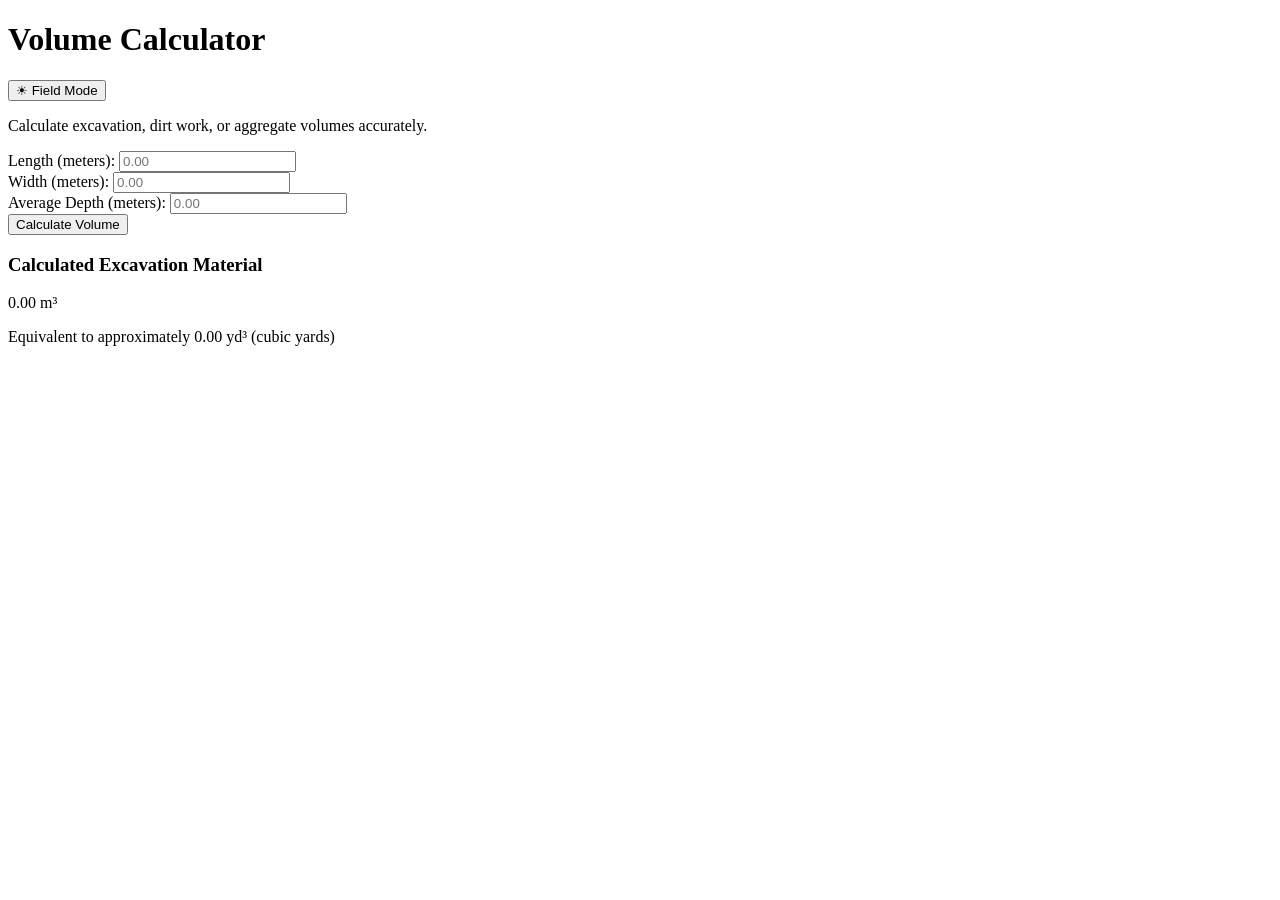
==== commit a1d08fee: "Fix character encoding and adjust field mode colors" ====
--- a/index.html
+++ b/index.html
@@ -3,95 +3,52 @@
 <head>
     <meta charset="UTF-8">
     <meta name="viewport" content="width=device-width, initial-scale=1.0">
-    <title>Terralogic Infrastructure Solutions | Global Field Dashboard</title>
-    <meta name="description" content="Central execution control deck for heavy civil field operations, earthwork volumetrics, and linear site utility structural calculations.">
-    <link rel="stylesheet" href="css/style.css?v=1.0.1">
+    <title>Earthwork Volume Calculator</title>
+    <link rel="stylesheet" href="styles.css">
 </head>
 <body>
+    <div class="calculator-container">
+        <header>
+            <div class="header-top">
+                <h1>Volume Calculator</h1>
+                <button id="themeToggle" class="toggle-btn" aria-label="Toggle Field Mode">
+                    <span class="toggle-icon">☀</span> <span class="toggle-text">Field Mode</span>
+                </button>
+            </div>
+            <p>Calculate excavation, dirt work, or aggregate volumes accurately.</p>
+        </header>
 
-    <nav class="corp-navbar">
-        <div class="corp-nav-container">
-            <a href="index.html" class="corp-brand">Terralogic<span>.</span> Infrastructure</a>
-            <div class="nav-actions">
-                <button class="field-mode-toggle" onclick="toggleFieldMode()">Toggle Field Mode</button>
-            </div>
-        </div>
-    </nav>
-
-    <div class="container">
-        <div class="ad-container">
-            <span class="ad-label">Advertisement Slot</span>
-            <span>Terralogic Premium Infrastructure Solutions Banner</span>
-        </div>
-
-        <div class="dashboard-header">
-            <h1 style="margin: 0 0 10px 0; color: #f8fafc; font-size: 1.75rem;">Civil Infrastructure Analytical Systems</h1>
-            <p style="margin: 0; color: #94a3b8; font-size: 1rem; line-height: 1.6;">Select an active deployment matrix module below to run dynamic physical geometric profiles, site excavation balances, fleet payload optimization rules, or laboratory material density checks.</p>
-        </div>
-
-        <div class="dashboard-grid">
-            <div class="tool-card">
-                <div>
-                    <div style="color: var(--corp-gold); font-size: 0.75rem; font-weight: 700; text-transform: uppercase; margin-bottom: 8px;">Civil Systems Operations</div>
-                    <h3>Utility Trench Gradient Matrix</h3>
-                    <p>Execute excavation volume layouts across shifting elevation lines. Track downstream grade adjustments for gravity-fed mains.</p>
+        <form id="volumeForm" onsubmit="return false;">
+            <div class="input-grid">
+                <div class="input-group">
+                    <label for="length">Length (meters):</label>
+                    <input type="number" id="length" step="any" placeholder="0.00" required>
                 </div>
-                <a href="articles/utilities.html" class="btn-launch">Launch Utility Engine</a>
+                
+                <div class="input-group">
+                    <label for="width">Width (meters):</label>
+                    <input type="number" id="width" step="any" placeholder="0.00" required>
+                </div>
+                
+                <div class="input-group">
+                    <label for="depth">Average Depth (meters):</label>
+                    <input type="number" id="depth" step="any" placeholder="0.00" required>
+                </div>
             </div>
 
-            <div class="tool-card">
-                <div>
-                    <div style="color: var(--corp-gold); font-size: 0.75rem; font-weight: 700; text-transform: uppercase; margin-bottom: 8px;">Geotechnical Engineering</div>
-                    <h3>Volumetric Soil Phase Balancer</h3>
-                    <p>Convert soil capacity requirements immediately between Bank (BCY), Loose (LCY), and Compacted (CCY) material matrices.</p>
-                </div>
-                <a href="articles/soil-swell.html" class="btn-launch">Launch Volumetrics Engine</a>
+            <button type="button" id="calculateBtn" class="primary-btn">Calculate Volume</button>
+        </form>
+
+        <div id="resultsCard" class="results-card hidden">
+            <h3>Calculated Excavation Material</h3>
+            <div class="result-value">
+                <span id="volumeResult">0.00</span> 
+                <span class="unit">m³</span>
             </div>
-
-            <div class="tool-card">
-                <div>
-                    <div style="color: var(--corp-gold); font-size: 0.75rem; font-weight: 700; text-transform: uppercase; margin-bottom: 8px;">Quality Assurance Matrix</div>
-                    <h3>Nuclear Density Compaction Check</h3>
-                    <p>Compare real-time field dry density measurements directly against engineering Proctor curve minimums.</p>
-                </div>
-                <a href="articles/density.html" class="btn-launch">Launch Density Engine</a>
-            </div>
-
-            <div class="tool-card">
-                <div>
-                    <div style="color: var(--corp-gold); font-size: 0.75rem; font-weight: 700; text-transform: uppercase; margin-bottom: 8px;">Fleet Logistics Operations</div>
-                    <h3>Heavy Production Payload Optimizer</h3>
-                    <p>Balance machinery configurations. Factor in bucket fill indices, cycle durations, and material tonnage parameters.</p>
-                </div>
-                <a href="articles/operations.html" class="btn-launch">Launch Fleet Engine</a>
-            </div>
-
-            <div class="tool-card">
-                <div>
-                    <div style="color: var(--corp-gold); font-size: 0.75rem; font-weight: 700; text-transform: uppercase; margin-bottom: 8px;">Global Interoperability System</div>
-                    <h3>Civil Structural Unit Transformer</h3>
-                    <p>Seamlessly process engineering dimensions between Imperial and Metric standards for all site data.</p>
-                </div>
-                <a href="articles/converter.html" class="btn-launch">Launch Transformer Hub</a>
-            </div>
-        </div>
-
-        <div class="ad-container">
-            <span class="ad-label">Advertisement Slot</span>
-            <span>Programmatic Ad Delivery Grid</span>
+            <p class="sub-result">Equivalent to approximately <span id="yardageResult">0.00</span> yd³ (cubic yards)</p>
         </div>
     </div>
 
-    <footer>
-        <div class="footer-container">
-            <p>&copy; 2026 Terralogic Infrastructure Solutions Inc. All rights reserved.</p>
-            <div class="footer-links">
-                <a href="legal/privacy.html">Privacy Policy</a>
-                <a href="legal/terms.html">Terms of Service</a>
-            </div>
-        </div>
-    </footer>
-
-    <script src="js/main.js?v=1.0.1"></script>
+    <script src="script.js"></script>
 </body>
 </html>
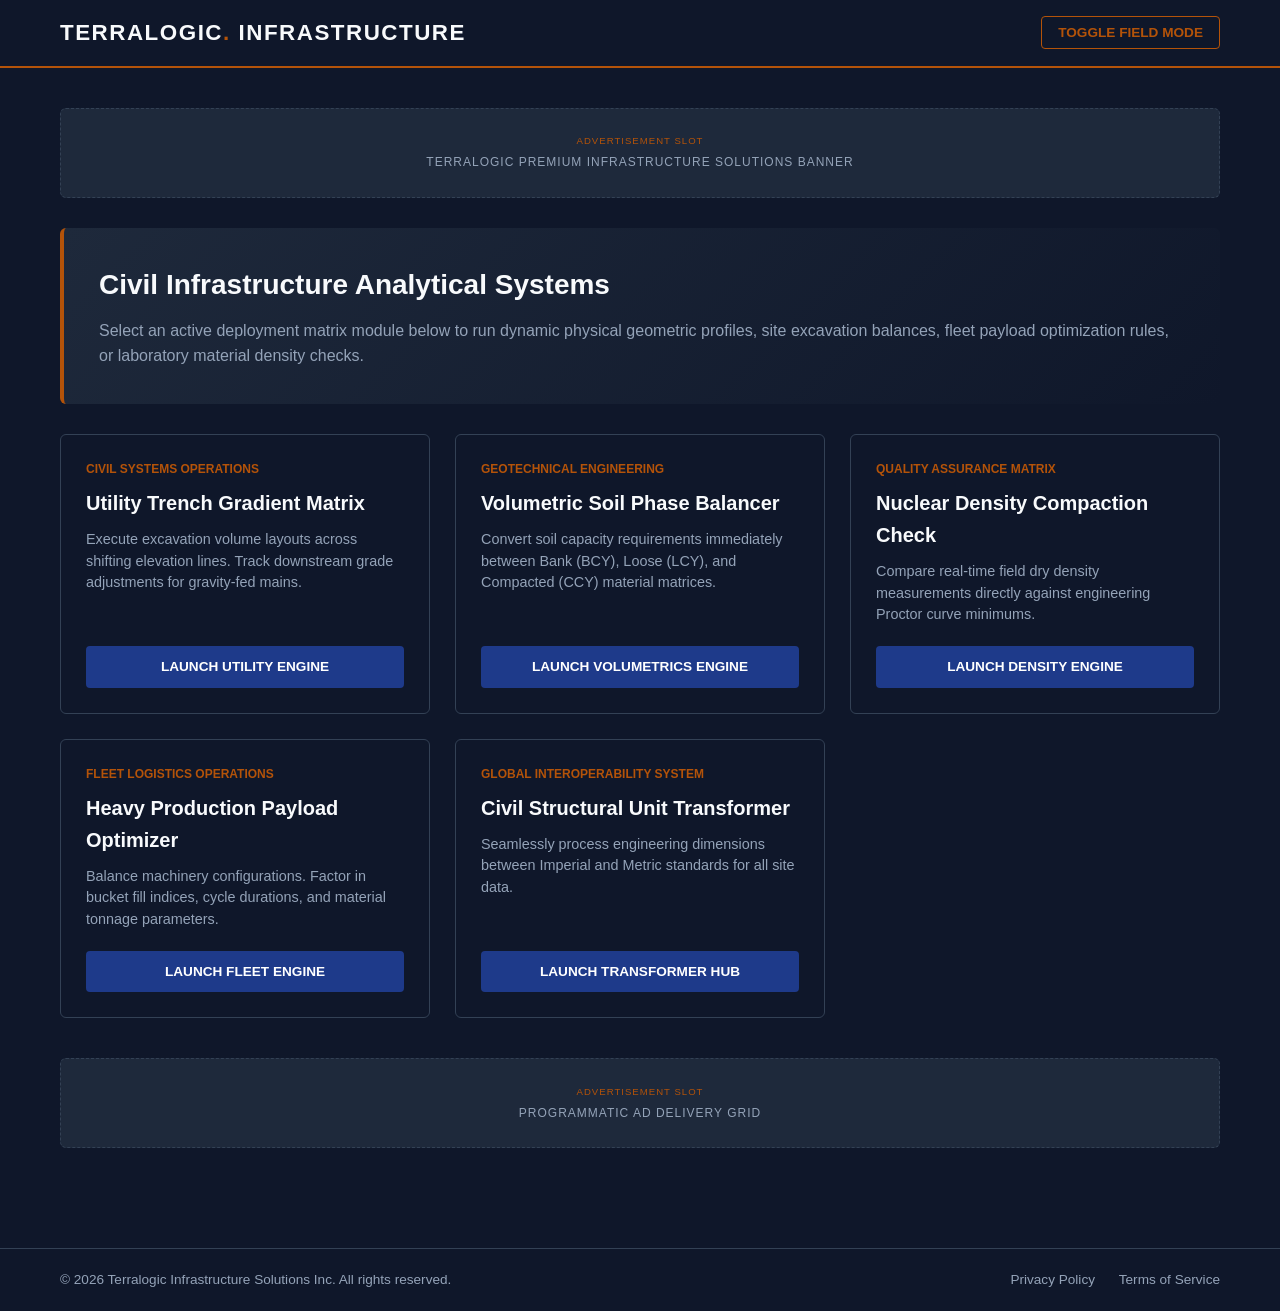
==== commit 69f94f81: "Revert "Fix character encoding and adjust field mode colors" This reverts commit a1d08fee727bb2b3a62" ====
--- a/index.html
+++ b/index.html
@@ -3,52 +3,95 @@
 <head>
     <meta charset="UTF-8">
     <meta name="viewport" content="width=device-width, initial-scale=1.0">
-    <title>Earthwork Volume Calculator</title>
-    <link rel="stylesheet" href="styles.css">
+    <title>Terralogic Infrastructure Solutions | Global Field Dashboard</title>
+    <meta name="description" content="Central execution control deck for heavy civil field operations, earthwork volumetrics, and linear site utility structural calculations.">
+    <link rel="stylesheet" href="css/style.css?v=1.0.1">
 </head>
 <body>
-    <div class="calculator-container">
-        <header>
-            <div class="header-top">
-                <h1>Volume Calculator</h1>
-                <button id="themeToggle" class="toggle-btn" aria-label="Toggle Field Mode">
-                    <span class="toggle-icon">☀</span> <span class="toggle-text">Field Mode</span>
-                </button>
+
+    <nav class="corp-navbar">
+        <div class="corp-nav-container">
+            <a href="index.html" class="corp-brand">Terralogic<span>.</span> Infrastructure</a>
+            <div class="nav-actions">
+                <button class="field-mode-toggle" onclick="toggleFieldMode()">Toggle Field Mode</button>
             </div>
-            <p>Calculate excavation, dirt work, or aggregate volumes accurately.</p>
-        </header>
+        </div>
+    </nav>
 
-        <form id="volumeForm" onsubmit="return false;">
-            <div class="input-grid">
-                <div class="input-group">
-                    <label for="length">Length (meters):</label>
-                    <input type="number" id="length" step="any" placeholder="0.00" required>
+    <div class="container">
+        <div class="ad-container">
+            <span class="ad-label">Advertisement Slot</span>
+            <span>Terralogic Premium Infrastructure Solutions Banner</span>
+        </div>
+
+        <div class="dashboard-header">
+            <h1 style="margin: 0 0 10px 0; color: #f8fafc; font-size: 1.75rem;">Civil Infrastructure Analytical Systems</h1>
+            <p style="margin: 0; color: #94a3b8; font-size: 1rem; line-height: 1.6;">Select an active deployment matrix module below to run dynamic physical geometric profiles, site excavation balances, fleet payload optimization rules, or laboratory material density checks.</p>
+        </div>
+
+        <div class="dashboard-grid">
+            <div class="tool-card">
+                <div>
+                    <div style="color: var(--corp-gold); font-size: 0.75rem; font-weight: 700; text-transform: uppercase; margin-bottom: 8px;">Civil Systems Operations</div>
+                    <h3>Utility Trench Gradient Matrix</h3>
+                    <p>Execute excavation volume layouts across shifting elevation lines. Track downstream grade adjustments for gravity-fed mains.</p>
                 </div>
-                
-                <div class="input-group">
-                    <label for="width">Width (meters):</label>
-                    <input type="number" id="width" step="any" placeholder="0.00" required>
-                </div>
-                
-                <div class="input-group">
-                    <label for="depth">Average Depth (meters):</label>
-                    <input type="number" id="depth" step="any" placeholder="0.00" required>
-                </div>
+                <a href="articles/utilities.html" class="btn-launch">Launch Utility Engine</a>
             </div>
 
-            <button type="button" id="calculateBtn" class="primary-btn">Calculate Volume</button>
-        </form>
+            <div class="tool-card">
+                <div>
+                    <div style="color: var(--corp-gold); font-size: 0.75rem; font-weight: 700; text-transform: uppercase; margin-bottom: 8px;">Geotechnical Engineering</div>
+                    <h3>Volumetric Soil Phase Balancer</h3>
+                    <p>Convert soil capacity requirements immediately between Bank (BCY), Loose (LCY), and Compacted (CCY) material matrices.</p>
+                </div>
+                <a href="articles/soil-swell.html" class="btn-launch">Launch Volumetrics Engine</a>
+            </div>
 
-        <div id="resultsCard" class="results-card hidden">
-            <h3>Calculated Excavation Material</h3>
-            <div class="result-value">
-                <span id="volumeResult">0.00</span> 
-                <span class="unit">m³</span>
+            <div class="tool-card">
+                <div>
+                    <div style="color: var(--corp-gold); font-size: 0.75rem; font-weight: 700; text-transform: uppercase; margin-bottom: 8px;">Quality Assurance Matrix</div>
+                    <h3>Nuclear Density Compaction Check</h3>
+                    <p>Compare real-time field dry density measurements directly against engineering Proctor curve minimums.</p>
+                </div>
+                <a href="articles/density.html" class="btn-launch">Launch Density Engine</a>
             </div>
-            <p class="sub-result">Equivalent to approximately <span id="yardageResult">0.00</span> yd³ (cubic yards)</p>
+
+            <div class="tool-card">
+                <div>
+                    <div style="color: var(--corp-gold); font-size: 0.75rem; font-weight: 700; text-transform: uppercase; margin-bottom: 8px;">Fleet Logistics Operations</div>
+                    <h3>Heavy Production Payload Optimizer</h3>
+                    <p>Balance machinery configurations. Factor in bucket fill indices, cycle durations, and material tonnage parameters.</p>
+                </div>
+                <a href="articles/operations.html" class="btn-launch">Launch Fleet Engine</a>
+            </div>
+
+            <div class="tool-card">
+                <div>
+                    <div style="color: var(--corp-gold); font-size: 0.75rem; font-weight: 700; text-transform: uppercase; margin-bottom: 8px;">Global Interoperability System</div>
+                    <h3>Civil Structural Unit Transformer</h3>
+                    <p>Seamlessly process engineering dimensions between Imperial and Metric standards for all site data.</p>
+                </div>
+                <a href="articles/converter.html" class="btn-launch">Launch Transformer Hub</a>
+            </div>
+        </div>
+
+        <div class="ad-container">
+            <span class="ad-label">Advertisement Slot</span>
+            <span>Programmatic Ad Delivery Grid</span>
         </div>
     </div>
 
-    <script src="script.js"></script>
+    <footer>
+        <div class="footer-container">
+            <p>&copy; 2026 Terralogic Infrastructure Solutions Inc. All rights reserved.</p>
+            <div class="footer-links">
+                <a href="legal/privacy.html">Privacy Policy</a>
+                <a href="legal/terms.html">Terms of Service</a>
+            </div>
+        </div>
+    </footer>
+
+    <script src="js/main.js?v=1.0.1"></script>
 </body>
 </html>
--- a/css/style.css
+++ b/css/style.css
@@ -0,0 +1,445 @@
+/* Terralogic Infrastructure Solutions - Global Stylesheet */
+:root {
+    --corp-blue: #1e3a8a;
+    --corp-gold: #b45309;
+    --bg-dark: #0f172a;
+    --panel-dark: #1e293b;
+    --text-main: #f8fafc;
+    --text-muted: #94a3b8;
+    --border-light: #334155;
+    --white: #ffffff;
+}
+
+* {
+    box-sizing: border-box;
+    margin: 0;
+    padding: 0;
+    font-family: 'Segoe UI', -apple-system, BlinkMacSystemFont, Roboto, sans-serif;
+}
+
+body {
+    background-color: var(--bg-dark);
+    color: var(--text-main);
+    transition: background-color 0.15s, color 0.15s;
+    line-height: 1.6;
+}
+
+.container {
+    width: 100%;
+    max-width: 1200px;
+    margin: 0 auto;
+    padding: 20px;
+}
+
+/* Corporate Navigation */
+.corp-navbar {
+    background-color: #0f172a;
+    border-bottom: 2px solid var(--corp-gold);
+    padding: 15px 0;
+    position: sticky;
+    top: 0;
+    z-index: 1000;
+}
+
+.corp-nav-container {
+    display: flex;
+    justify-content: space-between;
+    align-items: center;
+    max-width: 1200px;
+    margin: 0 auto;
+    padding: 0 20px;
+}
+
+.corp-brand {
+    font-weight: 800;
+    text-transform: uppercase;
+    letter-spacing: 1.5px;
+    color: #f8fafc;
+    text-decoration: none;
+    font-size: 1.4rem;
+}
+
+.corp-brand span {
+    color: var(--corp-gold);
+}
+
+.nav-actions {
+    display: flex;
+    align-items: center;
+    gap: 15px;
+}
+
+.btn-back-home {
+    background: transparent;
+    border: 1px solid #475569;
+    color: #94a3b8;
+    padding: 8px 16px;
+    border-radius: 4px;
+    text-decoration: none;
+    font-size: 0.85rem;
+    font-weight: 600;
+    transition: all 0.2s ease;
+    display: inline-flex;
+    align-items: center;
+    gap: 8px;
+}
+
+.btn-back-home:hover {
+    border-color: var(--corp-gold);
+    color: #ffffff;
+    background-color: rgba(180, 83, 9, 0.1);
+}
+
+/* Field Mode Toggle */
+.field-mode-toggle {
+    background: transparent;
+    border: 1px solid var(--corp-gold);
+    color: var(--corp-gold);
+    padding: 8px 16px;
+    border-radius: 4px;
+    cursor: pointer;
+    font-size: 0.85rem;
+    font-weight: 600;
+    text-transform: uppercase;
+    transition: all 0.2s ease;
+}
+
+.field-mode-toggle:hover {
+    background: var(--corp-gold);
+    color: white;
+}
+
+/* High-Contrast Field Mode (Optimized for Outdoor Sunlight) */
+body.field-mode {
+    --bg-dark: #000000;
+    --panel-dark: #000000;
+    --text-main: #ffffff;
+    --text-muted: #fefefe;
+    --border-light: #ffffff;
+    --corp-blue: #0022ff;
+    --corp-gold: #ffaa00;
+}
+
+body.field-mode .corp-navbar {
+    background-color: #000000;
+    border-bottom: 3px solid #ffaa00;
+}
+
+body.field-mode .tool-card, 
+body.field-mode .calc-box, 
+body.field-mode .chart-panel,
+body.field-mode .case-study-box,
+body.field-mode .ad-container {
+    background-color: #000000 !important;
+    background: #000000 !important;
+    border: 2px solid #ffffff !important;
+}
+
+body.field-mode .calc-group input,
+body.field-mode .calc-group select {
+    background-color: #000000 !important;
+    border: 2px solid #ffffff !important;
+    color: #ffffff !important;
+    font-weight: bold;
+}
+
+body.field-mode .btn-launch, 
+body.field-mode .calc-btn {
+    background-color: #ffaa00 !important;
+    color: #000000 !important;
+    font-weight: 900 !important;
+    border: 2px solid #ffffff !important;
+}
+
+body.field-mode footer {
+    background-color: #000000 !important;
+    border-top: 2px solid #ffffff !important;
+}
+
+/* Ad Monetization Container */
+.ad-container {
+    background-color: #1e293b;
+    border: 1px dashed var(--border-light);
+    border-radius: 6px;
+    padding: 15px;
+    text-align: center;
+    color: var(--text-muted);
+    font-size: 0.75rem;
+    text-transform: uppercase;
+    letter-spacing: 1px;
+    margin: 20px 0;
+    min-height: 90px;
+    display: flex;
+    flex-direction: column;
+    align-items: center;
+    justify-content: center;
+}
+
+.ad-label {
+    font-size: 0.6rem;
+    color: var(--corp-gold);
+    margin-bottom: 5px;
+}
+
+/* Dashboard Landing Layout */
+.dashboard-header {
+    background: linear-gradient(135deg, #1e293b 0%, #0f172a 100%);
+    border-left: 4px solid var(--corp-gold);
+    padding: 35px;
+    border-radius: 6px;
+    margin: 30px 0;
+}
+
+.dashboard-grid {
+    display: grid;
+    grid-template-columns: repeat(auto-fit, minmax(320px, 1fr));
+    gap: 25px;
+    margin-bottom: 40px;
+}
+
+.tool-card {
+    background-color: #0f172a;
+    border: 1px solid var(--border-light);
+    border-radius: 6px;
+    padding: 25px;
+    display: flex;
+    flex-direction: column;
+    justify-content: space-between;
+    transition: transform 0.2s ease, border-color 0.2s ease;
+}
+
+.tool-card:hover {
+    transform: translateY(-2px);
+    border-color: var(--corp-gold);
+}
+
+.tool-card h3 {
+    margin-top: 0;
+    color: #f8fafc;
+    font-size: 1.25rem;
+    margin-bottom: 10px;
+}
+
+.tool-card p {
+    color: var(--text-muted);
+    font-size: 0.9rem;
+    line-height: 1.5;
+    margin-bottom: 20px;
+}
+
+.btn-launch {
+    background-color: var(--corp-blue);
+    color: #ffffff;
+    padding: 10px 18px;
+    border-radius: 4px;
+    text-decoration: none;
+    font-size: 0.85rem;
+    font-weight: 700;
+    text-transform: uppercase;
+    text-align: center;
+    transition: background-color 0.2s ease;
+}
+
+.btn-launch:hover {
+    background-color: #1d4ed8;
+}
+
+/* Article Layout System */
+.article-layout {
+    display: grid;
+    grid-template-columns: 1fr 380px;
+    gap: 40px;
+    margin-top: 30px;
+}
+
+.article-body h2 {
+    color: var(--text-main);
+    font-size: 1.8rem;
+    margin-bottom: 15px;
+}
+
+.article-body p {
+    color: var(--text-muted);
+    font-size: 1rem;
+    margin-bottom: 20px;
+}
+
+.article-body h3 {
+    color: var(--text-main);
+    font-size: 1.3rem;
+    margin: 25px 0 10px 0;
+}
+
+.article-body ul {
+    margin-bottom: 20px;
+    padding-left: 20px;
+    color: var(--text-muted);
+}
+
+.article-body li {
+    margin-bottom: 10px;
+}
+
+.badge {
+    background-color: var(--corp-blue);
+    color: white;
+    padding: 5px 10px;
+    border-radius: 4px;
+    font-size: 0.75rem;
+    font-weight: bold;
+    display: inline-block;
+    margin-bottom: 15px;
+    text-transform: uppercase;
+}
+
+.case-study-box {
+    background: linear-gradient(135deg, #1e293b 0%, #0f172a 100%);
+    border-left: 4px solid var(--corp-gold);
+    padding: 20px;
+    border-radius: 4px;
+    margin: 25px 0;
+}
+
+/* Interactive Calculators & Positioning Context */
+.article-layout > div {
+    position: relative;
+    z-index: 1;
+}
+
+.calc-box {
+    background-color: var(--panel-dark);
+    border: 1px solid var(--border-light);
+    border-radius: 6px;
+    padding: 25px;
+    margin-bottom: 25px;
+    position: relative;
+    z-index: 2;
+}
+
+.calc-box h3 {
+    font-size: 1.2rem;
+    margin-bottom: 20px;
+    color: var(--text-main);
+}
+
+.calc-group {
+    margin-bottom: 15px;
+}
+
+.calc-group label {
+    display: block;
+    font-size: 0.8rem;
+    color: var(--text-muted);
+    margin-bottom: 6px;
+    text-transform: uppercase;
+    font-weight: 600;
+}
+
+.calc-group input,
+.calc-group select {
+    width: 100%;
+    padding: 10px;
+    background: var(--bg-dark);
+    border: 1px solid var(--border-light);
+    color: white;
+    border-radius: 4px;
+    font-size: 1rem;
+}
+
+.calc-btn {
+    width: 100%;
+    background-color: var(--corp-gold);
+    color: white;
+    border: none;
+    padding: 12px;
+    border-radius: 4px;
+    font-weight: bold;
+    cursor: pointer;
+    font-size: 0.9rem;
+    text-transform: uppercase;
+    transition: background-color 0.2s ease;
+}
+
+.calc-btn:hover {
+    background-color: #92400e;
+}
+
+.calc-result {
+    margin-top: 20px;
+    padding: 15px;
+    background: rgba(0,0,0,0.25);
+    border-left: 3px solid var(--corp-gold);
+    font-size: 0.9rem;
+    line-height: 1.5;
+}
+
+.step-explanation {
+    margin-top: 12px;
+    font-size: 0.8rem;
+    color: var(--text-muted);
+    border-top: 1px solid var(--border-light);
+    padding-top: 8px;
+    font-style: italic;
+}
+
+/* Chart Canvas Area */
+.chart-panel {
+    background-color: #0f172a;
+    border: 1px solid var(--border-light);
+    border-radius: 6px;
+    padding: 15px;
+    text-align: center;
+    position: relative;
+    z-index: 2;
+}
+
+/* Footer layout standard */
+footer {
+    background-color: #0f172a;
+    color: var(--text-muted);
+    padding: 20px 0;
+    font-size: 0.85rem;
+    border-top: 1px solid var(--border-light);
+    margin-top: 60px;
+}
+
+.footer-container {
+    max-width: 1200px;
+    margin: 0 auto;
+    padding: 0 20px;
+    display: flex;
+    justify-content: space-between;
+    align-items: center;
+    flex-wrap: wrap;
+    gap: 10px;
+}
+
+.footer-links a {
+    color: var(--text-muted);
+    text-decoration: none;
+    margin-left: 20px;
+}
+
+.footer-links a:hover {
+    text-decoration: underline;
+    color: #ffffff;
+}
+
+/* Responsive Overrides */
+@media (max-width: 900px) {
+    .article-layout {
+        grid-template-columns: 1fr;
+    }
+}
+
+@media (max-width: 600px) {
+    .corp-nav-container,
+    .footer-container {
+        flex-direction: column;
+        text-align: center;
+        gap: 15px;
+    }
+    .footer-links a {
+        margin: 0 10px;
+    }
+}
